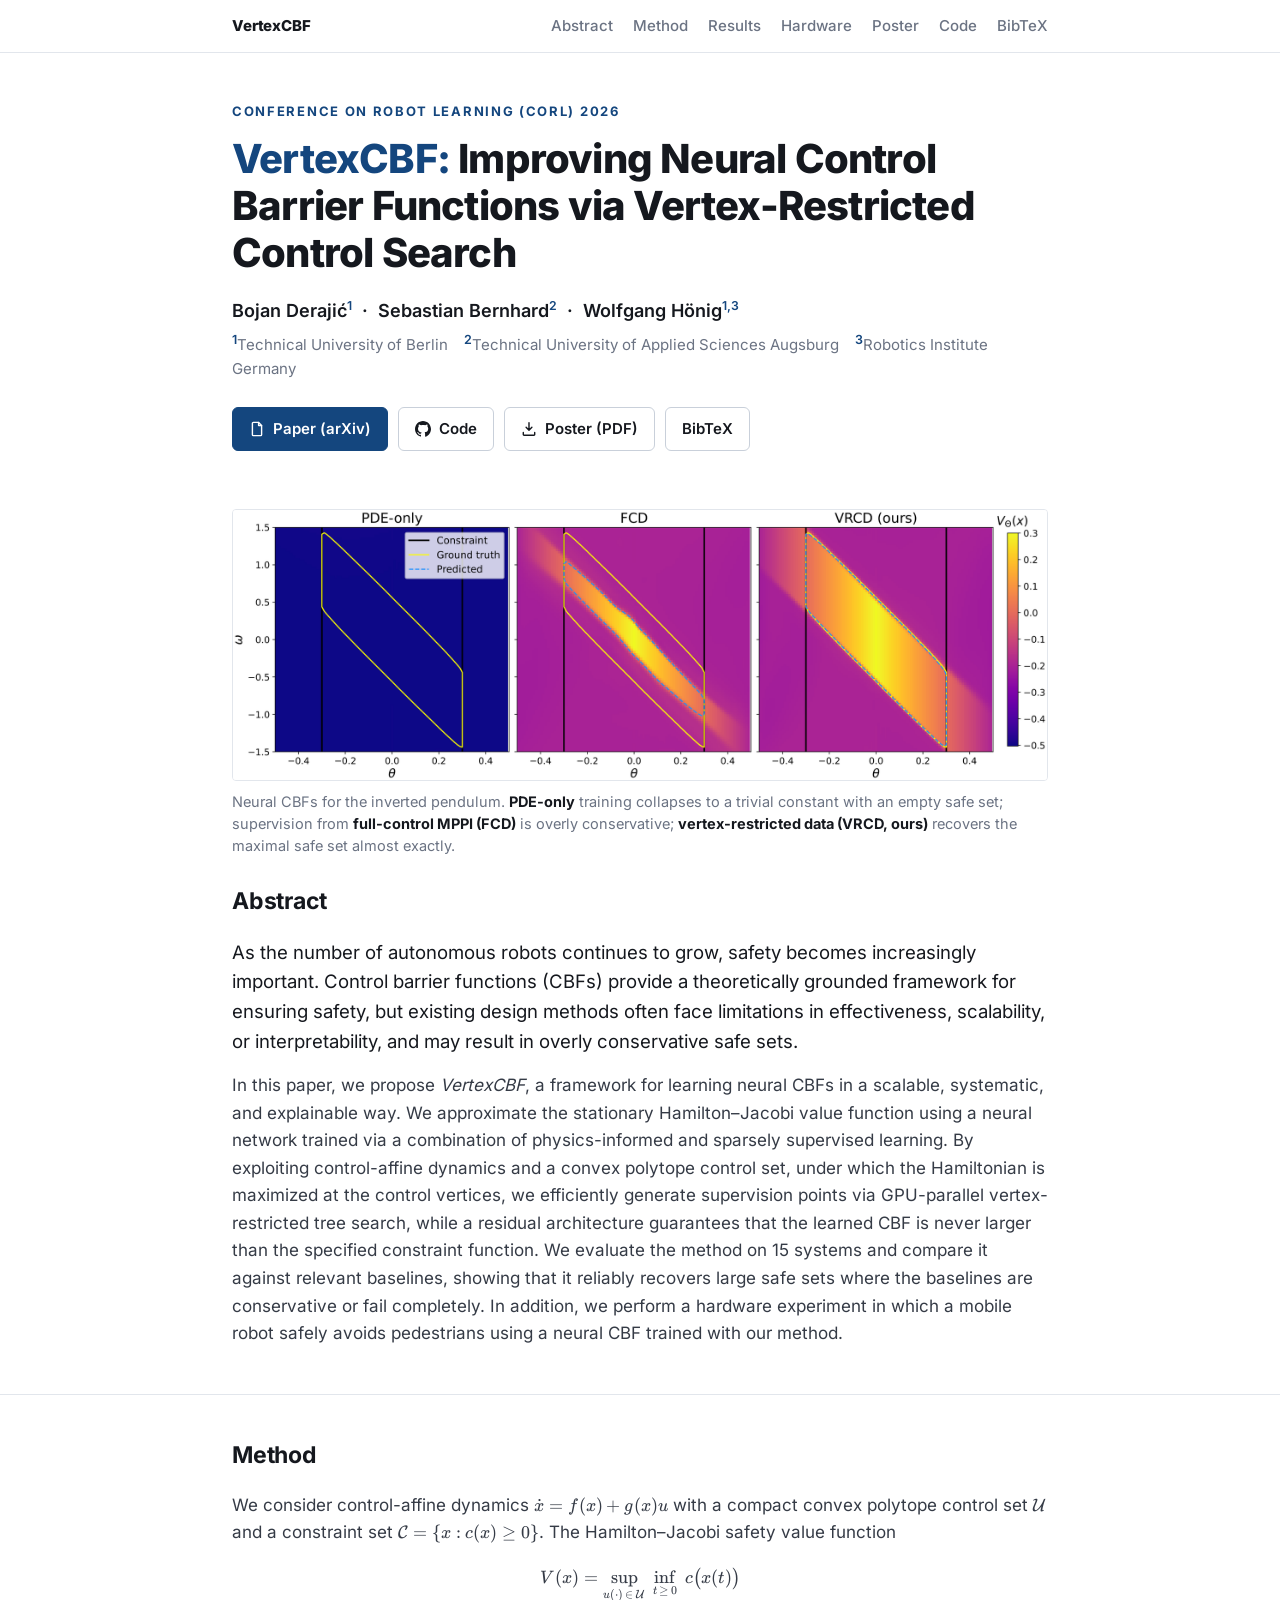
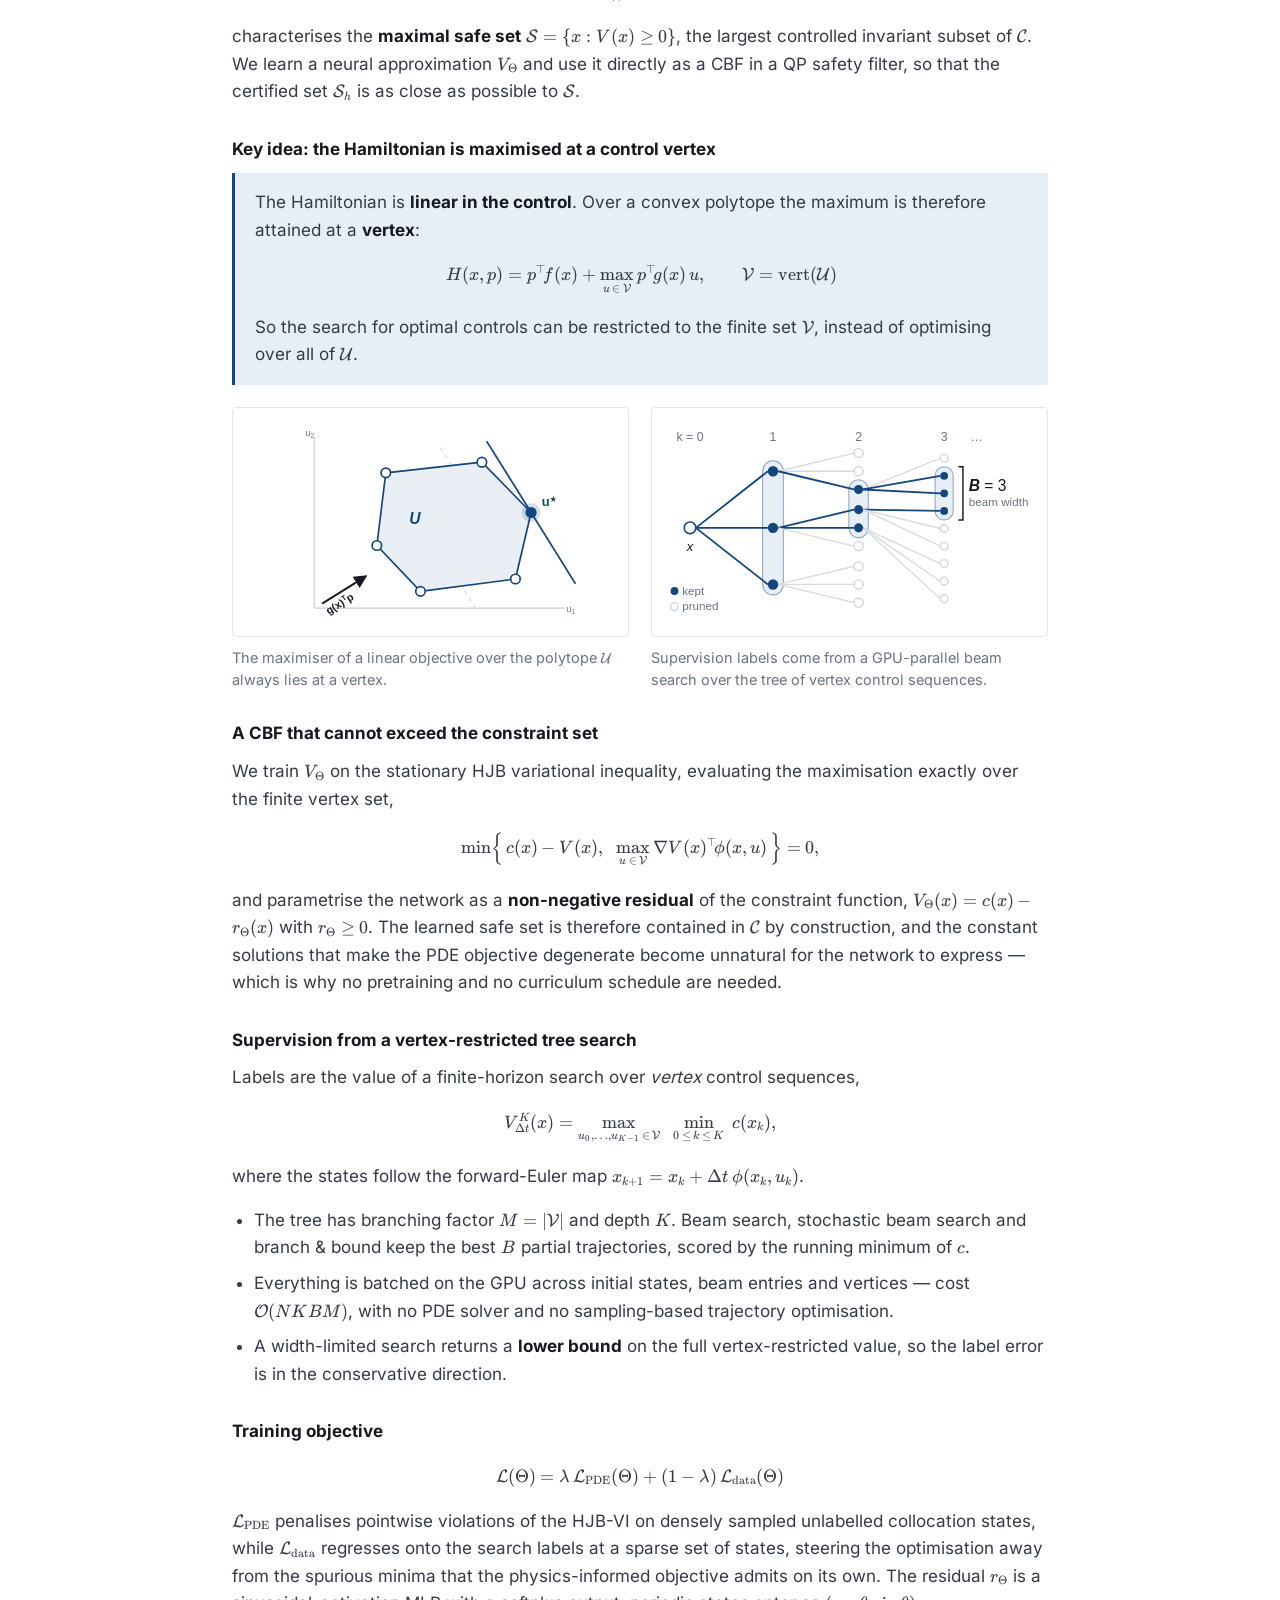
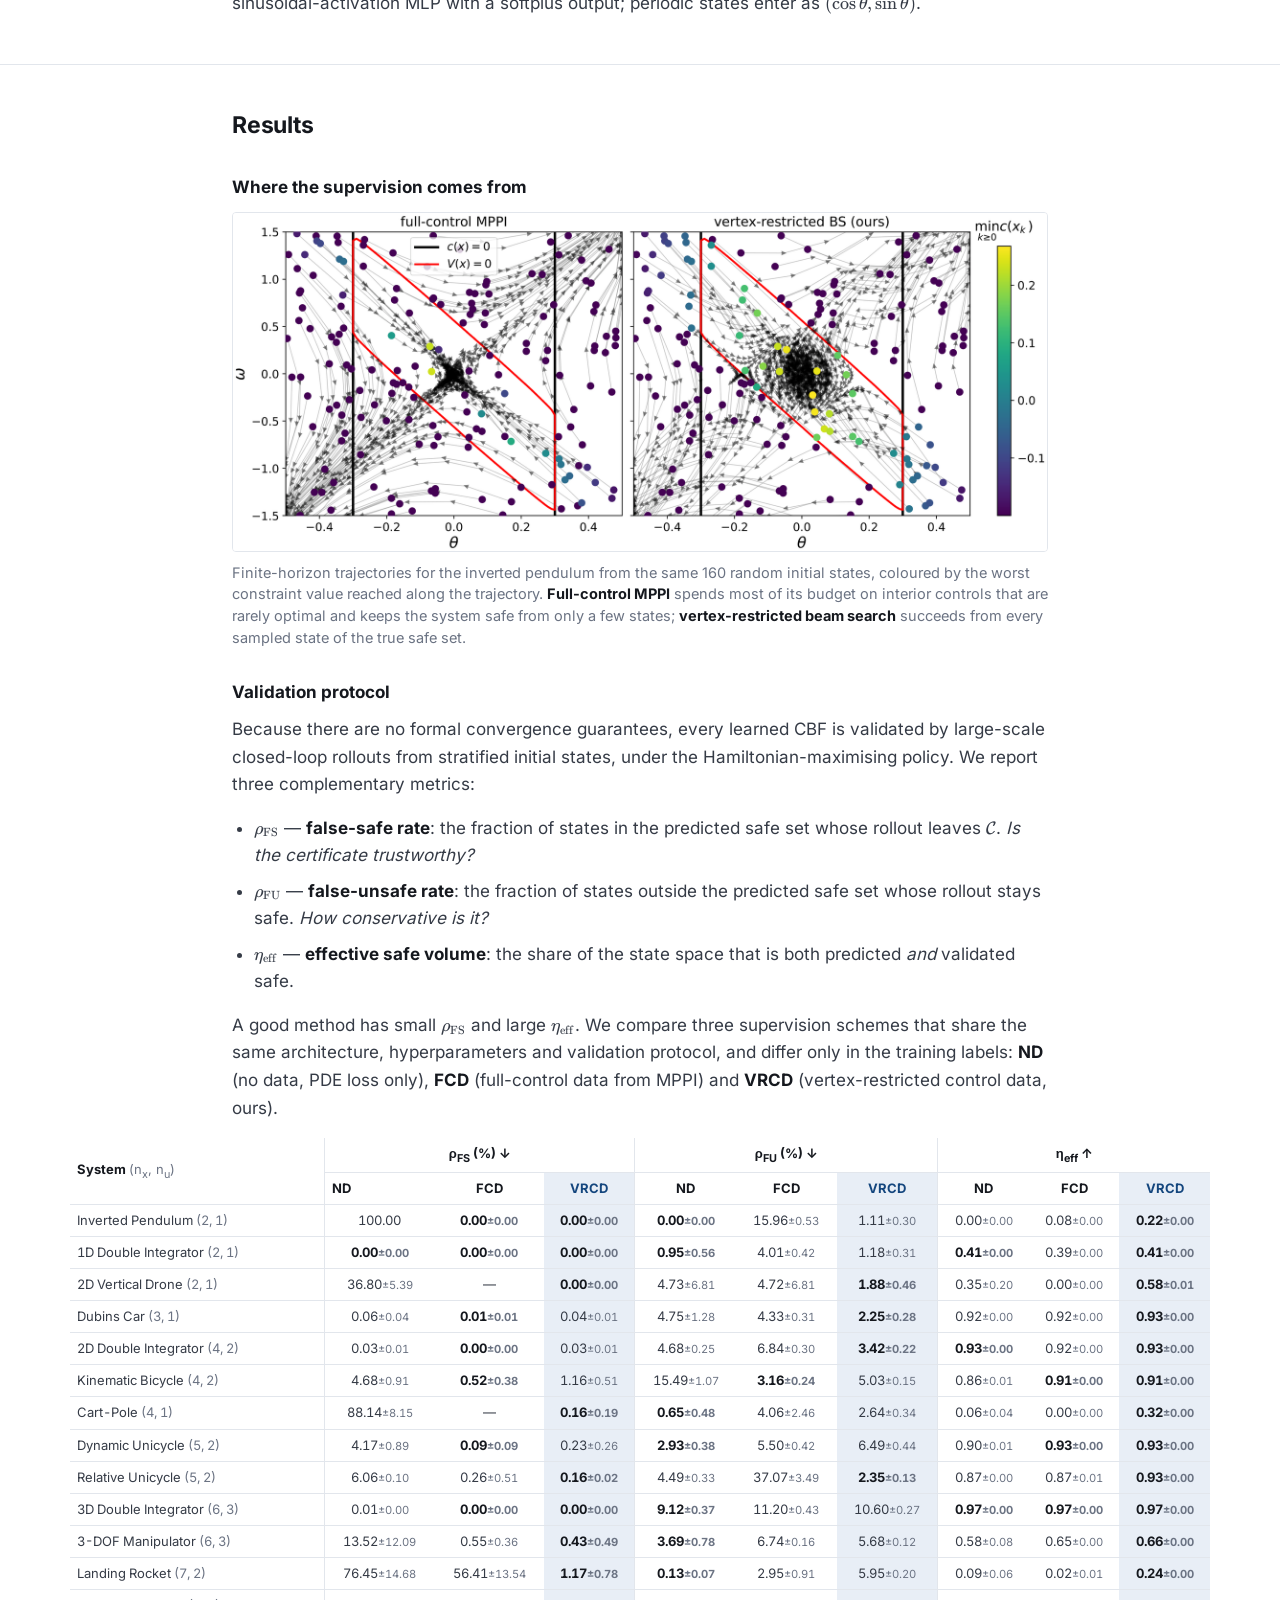
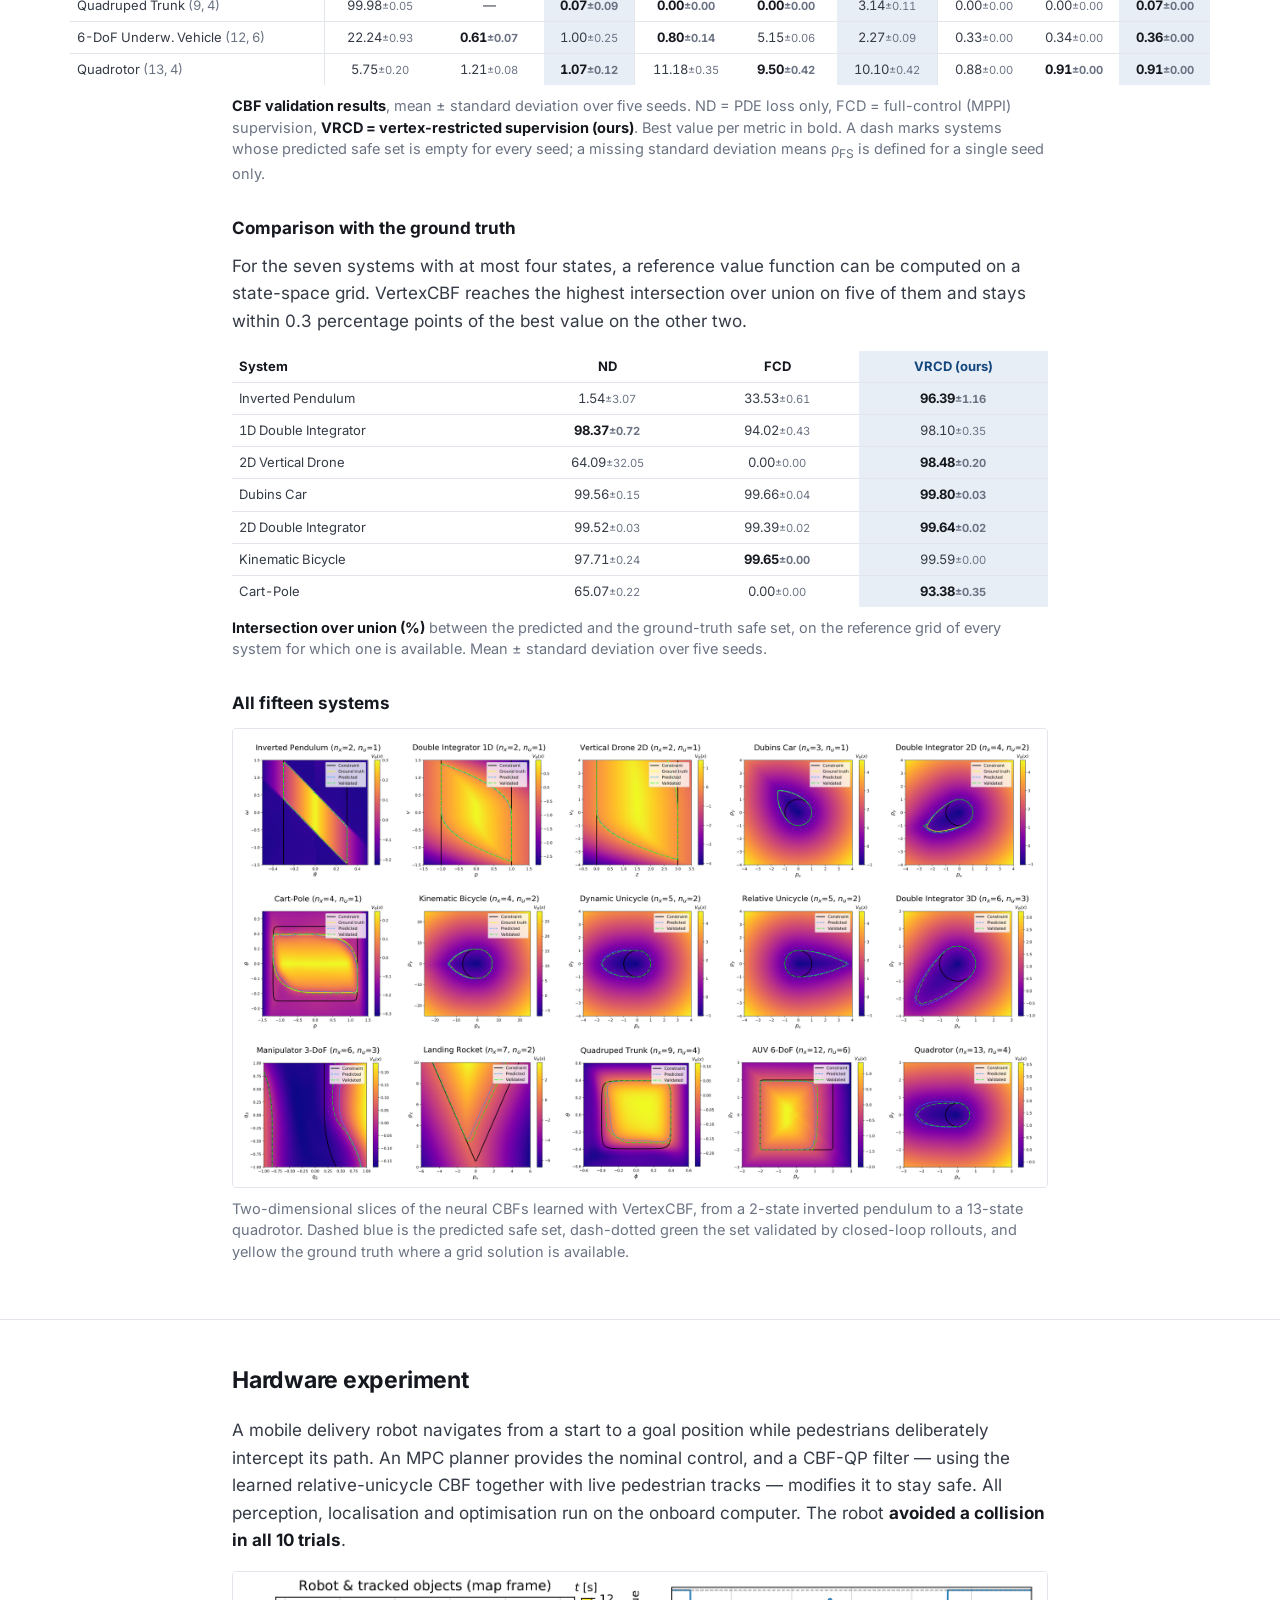
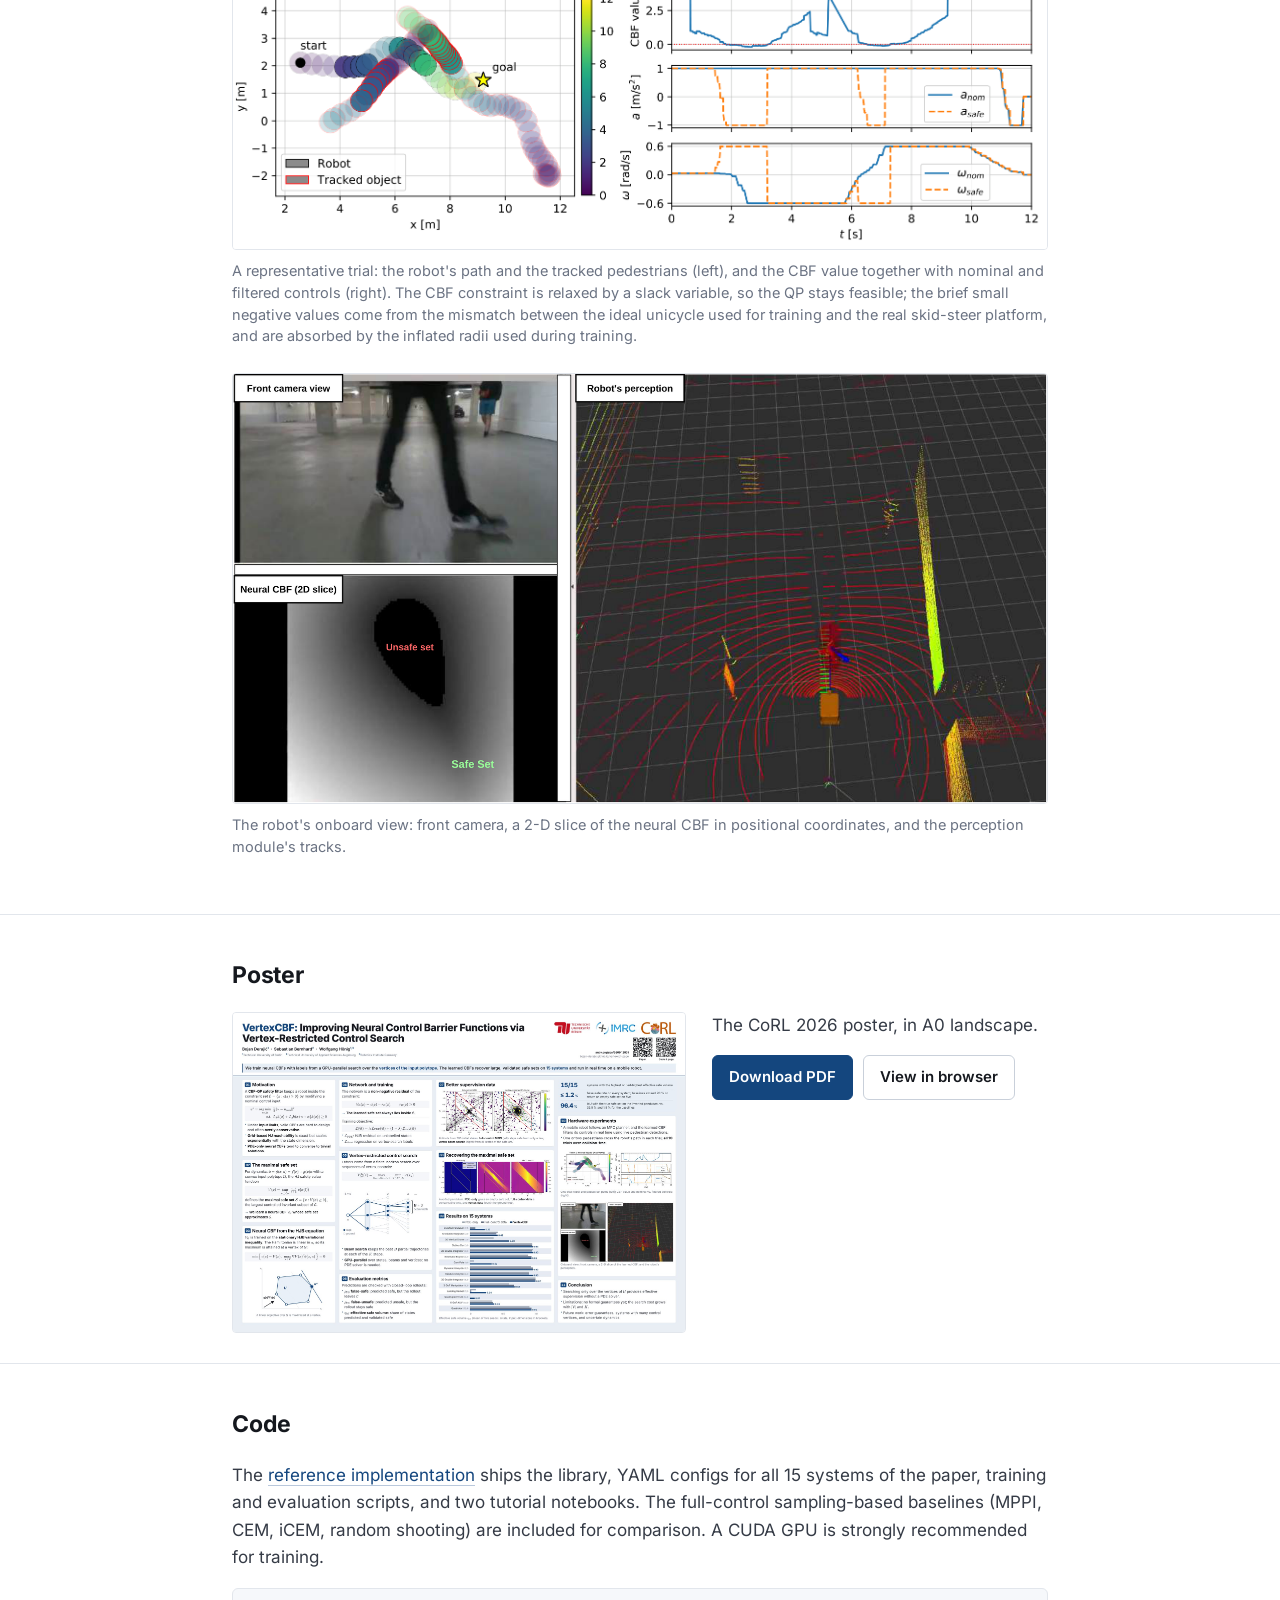
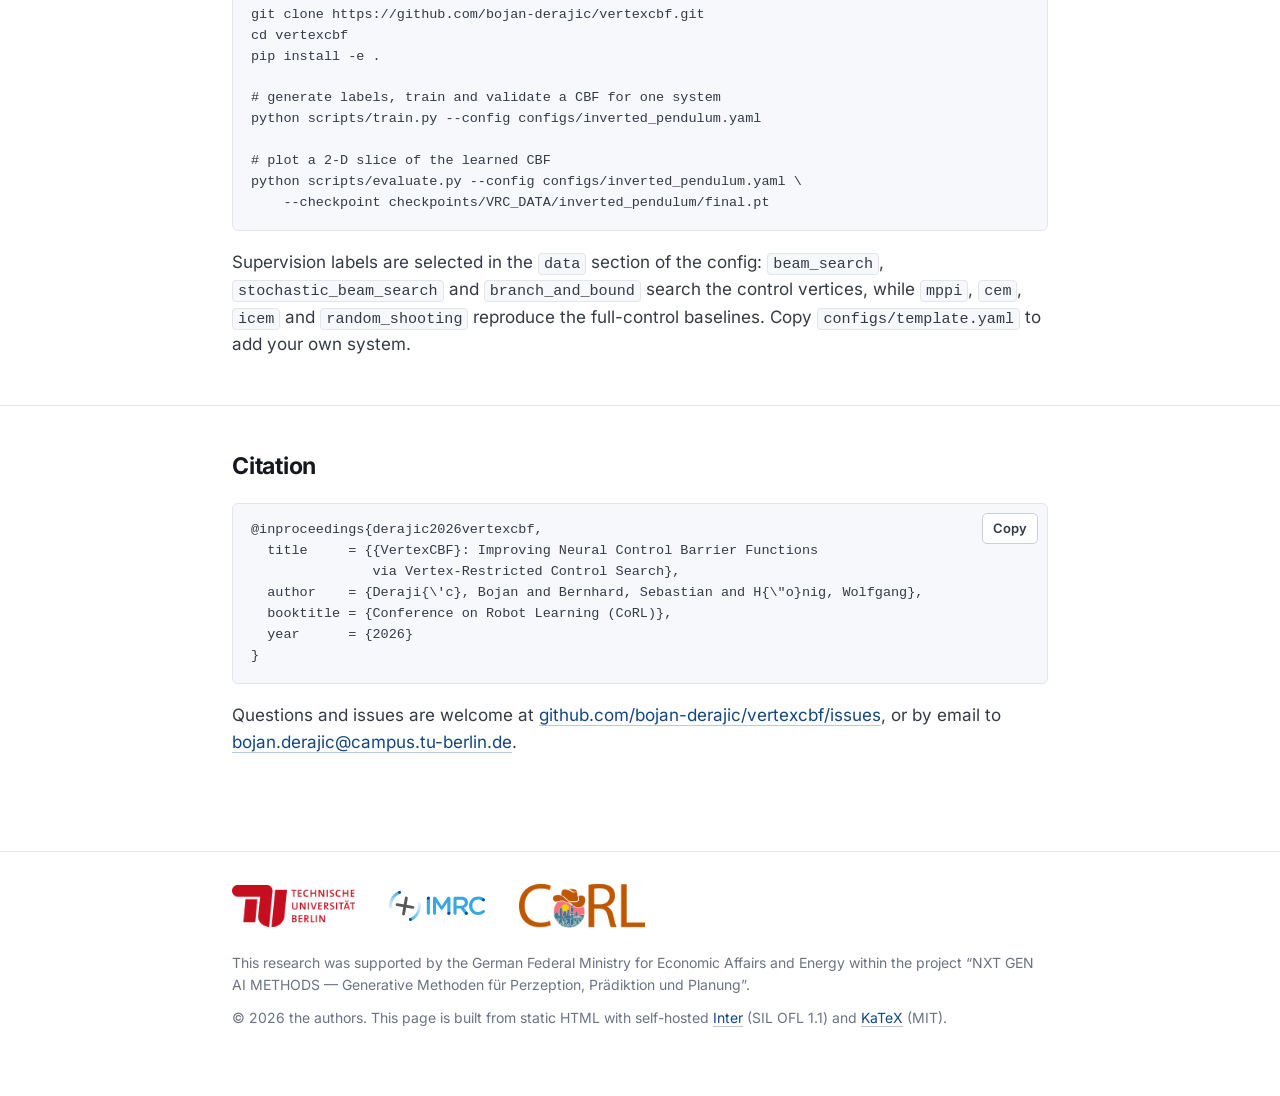
==== index.html @ 9540d9ff "init" ====
<!doctype html>
<html lang="en">
<head>
<meta charset="utf-8">
<meta name="viewport" content="width=device-width, initial-scale=1">
<title>VertexCBF — Improving Neural Control Barrier Functions via Vertex-Restricted Control Search</title>
<meta name="description" content="VertexCBF learns neural control barrier functions that approximate the maximal safe set, using GPU-parallel vertex-restricted tree search for supervision. CoRL 2026.">
<meta property="og:type" content="website">
<meta property="og:title" content="VertexCBF — CoRL 2026">
<meta property="og:description" content="Learning neural control barrier functions via vertex-restricted control search. 15 systems, hardware experiments, code.">
<meta property="og:image" content="https://bojan-derajic.github.io/vertexcbf-page/assets/poster/preview.jpg">
<meta property="og:url" content="https://bojan-derajic.github.io/vertexcbf-page/">
<meta name="twitter:card" content="summary_large_image">
<link rel="canonical" href="https://bojan-derajic.github.io/vertexcbf-page/">
<link rel="icon" href="assets/logo/imrc.svg" type="image/svg+xml">
<link rel="stylesheet" href="assets/katex/katex.min.css">
<link rel="stylesheet" href="assets/css/site.css">
</head>
<body>

<nav class="nav">
  <div class="wrap">
    <a class="brand" href="#top">VertexCBF</a>
    <ul>
      <li><a href="#abstract">Abstract</a></li>
      <li><a href="#method">Method</a></li>
      <li><a href="#results">Results</a></li>
      <li><a href="#hardware">Hardware</a></li>
      <li><a href="#poster">Poster</a></li>
      <li><a href="#code">Code</a></li>
      <li><a href="#cite">BibTeX</a></li>
    </ul>
  </div>
</nav>

<!-- ================================================================ hero -->
<header class="hero" id="top">
  <div class="wrap">
    <p class="kicker">Conference on Robot Learning (CoRL) 2026</p>
    <h1><span class="lead">VertexCBF:</span> Improving Neural Control Barrier Functions
        via Vertex-Restricted Control Search</h1>
    <p class="byline">Bojan Derajić<sup>1</sup> &nbsp;·&nbsp;
       Sebastian Bernhard<sup>2</sup> &nbsp;·&nbsp;
       Wolfgang Hönig<sup>1,3</sup></p>
    <p class="places"><sup>1</sup>Technical University of Berlin &nbsp;&nbsp;
       <sup>2</sup>Technical University of Applied Sciences Augsburg &nbsp;&nbsp;
       <sup>3</sup>Robotics Institute Germany</p>

    <div class="actions">
      <a class="btn primary" href="https://arxiv.org/abs/2609.12831">
        <svg viewBox="0 0 16 16" aria-hidden="true"><path d="M9.6 1.4H4.3a.9.9 0 0 0-.9.9v11.4a.9.9 0 0 0 .9.9h7.4a.9.9 0 0 0 .9-.9V4.6z"/><path d="M9.6 1.4v3.2h3"/></svg>
        Paper (arXiv)</a>
      <a class="btn" href="https://github.com/bojan-derajic/vertexcbf">
        <svg class="solid" viewBox="0 0 16 16" aria-hidden="true"><path d="M8 0C3.6 0 0 3.6 0 8c0 3.5 2.3 6.5 5.5 7.6.4.1.5-.2.5-.4v-1.4c-2.2.5-2.7-1-2.7-1-.4-.9-.9-1.2-.9-1.2-.7-.5.1-.5.1-.5.8.1 1.2.8 1.2.8.7 1.2 1.9.9 2.4.7.1-.5.3-.9.5-1.1-1.8-.2-3.6-.9-3.6-3.9 0-.9.3-1.6.8-2.1-.1-.2-.4-1 .1-2.1 0 0 .7-.2 2.2.8.6-.2 1.3-.3 2-.3s1.4.1 2 .3c1.5-1 2.2-.8 2.2-.8.4 1.1.2 1.9.1 2.1.5.6.8 1.3.8 2.1 0 3-1.8 3.7-3.6 3.9.3.2.5.8.5 1.6v2.2c0 .2.1.5.6.4C13.7 14.5 16 11.5 16 8c0-4.4-3.6-8-8-8z"/></svg>
        Code</a>
      <a class="btn" href="assets/poster/vertexcbf-corl2026-poster.pdf">
        <svg viewBox="0 0 16 16" aria-hidden="true"><path d="M8 1.8v7.4m0 0 2.9-2.9M8 9.2 5.1 6.3"/><path d="M2.3 11.4v2.1a.7.7 0 0 0 .7.7h10a.7.7 0 0 0 .7-.7v-2.1"/></svg>
        Poster (PDF)</a>
      <a class="btn" href="#cite">BibTeX</a>
    </div>
  </div>
</header>

<main>

<!-- ============================================================ abstract -->
<section id="abstract">
  <div class="wrap">
    <figure>
      <a href="assets/img/compare-ip.png"><img src="assets/img/compare-ip.png"
         alt="Learned neural CBFs for the inverted pendulum under three supervision schemes"></a>
      <figcaption>Neural CBFs for the inverted pendulum. <b>PDE-only</b> training collapses to a
        trivial constant with an empty safe set; supervision from <b>full-control MPPI (FCD)</b>
        is overly conservative; <b>vertex-restricted data (VRCD, ours)</b> recovers the maximal
        safe set almost exactly.</figcaption>
    </figure>

    <h2>Abstract</h2>
    <p class="lede">As the number of autonomous robots continues to grow, safety becomes
      increasingly important. Control barrier functions (CBFs) provide a theoretically grounded
      framework for ensuring safety, but existing design methods often face limitations in
      effectiveness, scalability, or interpretability, and may result in overly conservative
      safe sets.</p>
    <p>In this paper, we propose <em>VertexCBF</em>, a framework for learning neural CBFs in a
      scalable, systematic, and explainable way. We approximate the stationary Hamilton–Jacobi
      value function using a neural network trained via a combination of physics-informed and
      sparsely supervised learning. By exploiting control-affine dynamics and a convex polytope
      control set, under which the Hamiltonian is maximized at the control vertices, we
      efficiently generate supervision points via GPU-parallel vertex-restricted tree search,
      while a residual architecture guarantees that the learned CBF is never larger than the
      specified constraint function. We evaluate the method on 15 systems and compare it against
      relevant baselines, showing that it reliably recovers large safe sets where the baselines
      are conservative or fail completely. In addition, we perform a hardware experiment in which
      a mobile robot safely avoids pedestrians using a neural CBF trained with our method.</p>
  </div>
</section>

<!-- ============================================================== method -->
<section id="method">
  <div class="wrap">
    <h2>Method</h2>

    <p>We consider control-affine dynamics \(\dot x = f(x) + g(x)u\) with a compact convex
      polytope control set \(\mathcal U\) and a constraint set
      \(\mathcal C = \{x : c(x) \ge 0\}\). The Hamilton–Jacobi safety value function</p>
    <p>\[ V(x) = \sup_{u(\cdot)\,\in\,\mathcal U}\ \inf_{t\,\ge\,0}\ c\bigl(x(t)\bigr) \]</p>
    <p>characterises the <strong>maximal safe set</strong> \(\mathcal S = \{x : V(x) \ge 0\}\),
      the largest controlled invariant subset of \(\mathcal C\). We learn a neural
      approximation \(V_\Theta\) and use it directly as a CBF in a QP safety filter, so that
      the certified set \(\mathcal S_h\) is as close as possible to \(\mathcal S\).</p>

    <h3>Key idea: the Hamiltonian is maximised at a control vertex</h3>
    <div class="callout">
      <p>The Hamiltonian is <strong>linear in the control</strong>. Over a convex polytope the
        maximum is therefore attained at a <strong>vertex</strong>:</p>
      <p>\[ H(x,p) = p^\top\! f(x) + \max_{u\,\in\,\mathcal V} p^\top\! g(x)\,u,
         \qquad \mathcal V = \operatorname{vert}(\mathcal U) \]</p>
      <p>So the search for optimal controls can be restricted to the finite set \(\mathcal V\),
        instead of optimising over all of \(\mathcal U\).</p>
    </div>

    <div class="two">
      <figure>
        <img src="assets/img/vertex-max.svg" alt="A linear objective over a polytope is maximised at a vertex">
        <figcaption>The maximiser of a linear objective over the polytope \(\mathcal U\) always
          lies at a vertex.</figcaption>
      </figure>
      <figure>
        <img src="assets/img/tree-search.svg" alt="Vertex-restricted beam search over the control tree">
        <figcaption>Supervision labels come from a GPU-parallel beam search over the tree of
          vertex control sequences.</figcaption>
      </figure>
    </div>

    <h3>A CBF that cannot exceed the constraint set</h3>
    <p>We train \(V_\Theta\) on the stationary HJB variational inequality, evaluating the
      maximisation exactly over the finite vertex set,</p>
    <p>\[ \min\Bigl\{\, c(x) - V(x),\ \ \max_{u\,\in\,\mathcal V}
       \nabla V(x)^\top\!\phi(x,u) \,\Bigr\} = 0, \]</p>
    <p>and parametrise the network as a <strong>non-negative residual</strong> of the constraint
      function, \(V_\Theta(x) = c(x) - r_\Theta(x)\) with \(r_\Theta \ge 0\). The learned safe
      set is therefore contained in \(\mathcal C\) by construction, and the constant solutions
      that make the PDE objective degenerate become unnatural for the network to express — which
      is why no pretraining and no curriculum schedule are needed.</p>

    <h3>Supervision from a vertex-restricted tree search</h3>
    <p>Labels are the value of a finite-horizon search over <em>vertex</em> control sequences,</p>
    <p>\[ V^{K}_{\Delta t}(x) = \max_{u_0,\dots,u_{K-1}\,\in\,\mathcal V}\ \
       \min_{0\,\le\,k\,\le\,K}\ c(x_k), \]</p>
    <p>where the states follow the forward-Euler map
      \(x_{k+1} = x_k + \Delta t\,\phi(x_k, u_k)\).</p>
    <ul class="list">
      <li>The tree has branching factor \(M = |\mathcal V|\) and depth \(K\). Beam search,
        stochastic beam search and branch &amp; bound keep the best \(B\) partial trajectories,
        scored by the running minimum of \(c\).</li>
      <li>Everything is batched on the GPU across initial states, beam entries and vertices —
        cost \(\mathcal O(NKBM)\), with no PDE solver and no sampling-based trajectory
        optimisation.</li>
      <li>A width-limited search returns a <strong>lower bound</strong> on the full
        vertex-restricted value, so the label error is in the conservative direction.</li>
    </ul>

    <h3>Training objective</h3>
    <p>\[ \mathcal L(\Theta) = \lambda\,\mathcal L_{\mathrm{PDE}}(\Theta)
       + (1-\lambda)\,\mathcal L_{\mathrm{data}}(\Theta) \]</p>
    <p>\(\mathcal L_{\mathrm{PDE}}\) penalises pointwise violations of the HJB-VI on densely
      sampled unlabelled collocation states, while \(\mathcal L_{\mathrm{data}}\) regresses onto
      the search labels at a sparse set of states, steering the optimisation away from the
      spurious minima that the physics-informed objective admits on its own. The residual
      \(r_\Theta\) is a sinusoidal-activation MLP with a softplus output; periodic states enter
      as \((\cos\theta, \sin\theta)\).</p>
  </div>
</section>

<!-- ============================================================= results -->
<section id="results">
  <div class="wrap">
    <h2>Results</h2>

    <h3>Where the supervision comes from</h3>
    <figure>
      <a href="assets/img/trajectories-ip.png"><img src="assets/img/trajectories-ip.png"
         alt="Finite-horizon trajectories from full-control MPPI and vertex-restricted beam search"></a>
      <figcaption>Finite-horizon trajectories for the inverted pendulum from the same 160 random
        initial states, coloured by the worst constraint value reached along the trajectory.
        <b>Full-control MPPI</b> spends most of its budget on interior controls that are rarely
        optimal and keeps the system safe from only a few states; <b>vertex-restricted beam
        search</b> succeeds from every sampled state of the true safe set.</figcaption>
    </figure>

    <h3>Validation protocol</h3>
    <p>Because there are no formal convergence guarantees, every learned CBF is validated by
      large-scale closed-loop rollouts from stratified initial states, under the
      Hamiltonian-maximising policy. We report three complementary metrics:</p>
    <ul class="list">
      <li>\(\rho_{\mathrm{FS}}\) — <strong>false-safe rate</strong>: the fraction of states in the
        predicted safe set whose rollout leaves \(\mathcal C\). <em>Is the certificate
        trustworthy?</em></li>
      <li>\(\rho_{\mathrm{FU}}\) — <strong>false-unsafe rate</strong>: the fraction of states
        outside the predicted safe set whose rollout stays safe. <em>How conservative is
        it?</em></li>
      <li>\(\eta_{\mathrm{eff}}\) — <strong>effective safe volume</strong>: the share of the state
        space that is both predicted <em>and</em> validated safe.</li>
    </ul>
    <p>A good method has small \(\rho_{\mathrm{FS}}\) and large \(\eta_{\mathrm{eff}}\). We compare
      three supervision schemes that share the same architecture, hyperparameters and validation
      protocol, and differ only in the training labels: <strong>ND</strong> (no data, PDE loss
      only), <strong>FCD</strong> (full-control data from MPPI) and <strong>VRCD</strong>
      (vertex-restricted control data, ours).</p>

    <div class="scroller wide">
    <table>
      <thead>
        <tr><th rowspan="2">System <span class="dim">(n<sub>x</sub>, n<sub>u</sub>)</span></th>
            <th colspan="3" class="group">&rho;<sub>FS</sub> (%) &darr;</th><th colspan="3" class="group">&rho;<sub>FU</sub> (%) &darr;</th><th colspan="3" class="group">&eta;<sub>eff</sub> &uarr;</th></tr>
        <tr><th class="group">ND</th><th>FCD</th><th class="ours">VRCD</th><th class="group">ND</th><th>FCD</th><th class="ours">VRCD</th><th class="group">ND</th><th>FCD</th><th class="ours">VRCD</th></tr>
      </thead>
      <tbody>
      <tr><td>Inverted Pendulum <span class="dim">(2, 1)</span></td><td class="group">100.00</td><td class="best">0.00<span class="sd">±0.00</span></td><td class="ours best">0.00<span class="sd">±0.00</span></td><td class="group best">0.00<span class="sd">±0.00</span></td><td>15.96<span class="sd">±0.53</span></td><td class="ours">1.11<span class="sd">±0.30</span></td><td class="group">0.00<span class="sd">±0.00</span></td><td>0.08<span class="sd">±0.00</span></td><td class="ours best">0.22<span class="sd">±0.00</span></td></tr>
      <tr><td>1D Double Integrator <span class="dim">(2, 1)</span></td><td class="group best">0.00<span class="sd">±0.00</span></td><td class="best">0.00<span class="sd">±0.00</span></td><td class="ours best">0.00<span class="sd">±0.00</span></td><td class="group best">0.95<span class="sd">±0.56</span></td><td>4.01<span class="sd">±0.42</span></td><td class="ours">1.18<span class="sd">±0.31</span></td><td class="group best">0.41<span class="sd">±0.00</span></td><td>0.39<span class="sd">±0.00</span></td><td class="ours best">0.41<span class="sd">±0.00</span></td></tr>
      <tr><td>2D Vertical Drone <span class="dim">(2, 1)</span></td><td class="group">36.80<span class="sd">±5.39</span></td><td>&mdash;</td><td class="ours best">0.00<span class="sd">±0.00</span></td><td class="group">4.73<span class="sd">±6.81</span></td><td>4.72<span class="sd">±6.81</span></td><td class="ours best">1.88<span class="sd">±0.46</span></td><td class="group">0.35<span class="sd">±0.20</span></td><td>0.00<span class="sd">±0.00</span></td><td class="ours best">0.58<span class="sd">±0.01</span></td></tr>
      <tr><td>Dubins Car <span class="dim">(3, 1)</span></td><td class="group">0.06<span class="sd">±0.04</span></td><td class="best">0.01<span class="sd">±0.01</span></td><td class="ours">0.04<span class="sd">±0.01</span></td><td class="group">4.75<span class="sd">±1.28</span></td><td>4.33<span class="sd">±0.31</span></td><td class="ours best">2.25<span class="sd">±0.28</span></td><td class="group">0.92<span class="sd">±0.00</span></td><td>0.92<span class="sd">±0.00</span></td><td class="ours best">0.93<span class="sd">±0.00</span></td></tr>
      <tr><td>2D Double Integrator <span class="dim">(4, 2)</span></td><td class="group">0.03<span class="sd">±0.01</span></td><td class="best">0.00<span class="sd">±0.00</span></td><td class="ours">0.03<span class="sd">±0.01</span></td><td class="group">4.68<span class="sd">±0.25</span></td><td>6.84<span class="sd">±0.30</span></td><td class="ours best">3.42<span class="sd">±0.22</span></td><td class="group best">0.93<span class="sd">±0.00</span></td><td>0.92<span class="sd">±0.00</span></td><td class="ours best">0.93<span class="sd">±0.00</span></td></tr>
      <tr><td>Kinematic Bicycle <span class="dim">(4, 2)</span></td><td class="group">4.68<span class="sd">±0.91</span></td><td class="best">0.52<span class="sd">±0.38</span></td><td class="ours">1.16<span class="sd">±0.51</span></td><td class="group">15.49<span class="sd">±1.07</span></td><td class="best">3.16<span class="sd">±0.24</span></td><td class="ours">5.03<span class="sd">±0.15</span></td><td class="group">0.86<span class="sd">±0.01</span></td><td class="best">0.91<span class="sd">±0.00</span></td><td class="ours best">0.91<span class="sd">±0.00</span></td></tr>
      <tr><td>Cart-Pole <span class="dim">(4, 1)</span></td><td class="group">88.14<span class="sd">±8.15</span></td><td>&mdash;</td><td class="ours best">0.16<span class="sd">±0.19</span></td><td class="group best">0.65<span class="sd">±0.48</span></td><td>4.06<span class="sd">±2.46</span></td><td class="ours">2.64<span class="sd">±0.34</span></td><td class="group">0.06<span class="sd">±0.04</span></td><td>0.00<span class="sd">±0.00</span></td><td class="ours best">0.32<span class="sd">±0.00</span></td></tr>
      <tr><td>Dynamic Unicycle <span class="dim">(5, 2)</span></td><td class="group">4.17<span class="sd">±0.89</span></td><td class="best">0.09<span class="sd">±0.09</span></td><td class="ours">0.23<span class="sd">±0.26</span></td><td class="group best">2.93<span class="sd">±0.38</span></td><td>5.50<span class="sd">±0.42</span></td><td class="ours">6.49<span class="sd">±0.44</span></td><td class="group">0.90<span class="sd">±0.01</span></td><td class="best">0.93<span class="sd">±0.00</span></td><td class="ours best">0.93<span class="sd">±0.00</span></td></tr>
      <tr><td>Relative Unicycle <span class="dim">(5, 2)</span></td><td class="group">6.06<span class="sd">±0.10</span></td><td>0.26<span class="sd">±0.51</span></td><td class="ours best">0.16<span class="sd">±0.02</span></td><td class="group">4.49<span class="sd">±0.33</span></td><td>37.07<span class="sd">±3.49</span></td><td class="ours best">2.35<span class="sd">±0.13</span></td><td class="group">0.87<span class="sd">±0.00</span></td><td>0.87<span class="sd">±0.01</span></td><td class="ours best">0.93<span class="sd">±0.00</span></td></tr>
      <tr><td>3D Double Integrator <span class="dim">(6, 3)</span></td><td class="group">0.01<span class="sd">±0.00</span></td><td class="best">0.00<span class="sd">±0.00</span></td><td class="ours best">0.00<span class="sd">±0.00</span></td><td class="group best">9.12<span class="sd">±0.37</span></td><td>11.20<span class="sd">±0.43</span></td><td class="ours">10.60<span class="sd">±0.27</span></td><td class="group best">0.97<span class="sd">±0.00</span></td><td class="best">0.97<span class="sd">±0.00</span></td><td class="ours best">0.97<span class="sd">±0.00</span></td></tr>
      <tr><td>3-DOF Manipulator <span class="dim">(6, 3)</span></td><td class="group">13.52<span class="sd">±12.09</span></td><td>0.55<span class="sd">±0.36</span></td><td class="ours best">0.43<span class="sd">±0.49</span></td><td class="group best">3.69<span class="sd">±0.78</span></td><td>6.74<span class="sd">±0.16</span></td><td class="ours">5.68<span class="sd">±0.12</span></td><td class="group">0.58<span class="sd">±0.08</span></td><td>0.65<span class="sd">±0.00</span></td><td class="ours best">0.66<span class="sd">±0.00</span></td></tr>
      <tr><td>Landing Rocket <span class="dim">(7, 2)</span></td><td class="group">76.45<span class="sd">±14.68</span></td><td>56.41<span class="sd">±13.54</span></td><td class="ours best">1.17<span class="sd">±0.78</span></td><td class="group best">0.13<span class="sd">±0.07</span></td><td>2.95<span class="sd">±0.91</span></td><td class="ours">5.95<span class="sd">±0.20</span></td><td class="group">0.09<span class="sd">±0.06</span></td><td>0.02<span class="sd">±0.01</span></td><td class="ours best">0.24<span class="sd">±0.00</span></td></tr>
      <tr><td>Quadruped Trunk <span class="dim">(9, 4)</span></td><td class="group">99.98<span class="sd">±0.05</span></td><td>&mdash;</td><td class="ours best">0.07<span class="sd">±0.09</span></td><td class="group best">0.00<span class="sd">±0.00</span></td><td class="best">0.00<span class="sd">±0.00</span></td><td class="ours">3.14<span class="sd">±0.11</span></td><td class="group">0.00<span class="sd">±0.00</span></td><td>0.00<span class="sd">±0.00</span></td><td class="ours best">0.07<span class="sd">±0.00</span></td></tr>
      <tr><td>6-DoF Underw. Vehicle <span class="dim">(12, 6)</span></td><td class="group">22.24<span class="sd">±0.93</span></td><td class="best">0.61<span class="sd">±0.07</span></td><td class="ours">1.00<span class="sd">±0.25</span></td><td class="group best">0.80<span class="sd">±0.14</span></td><td>5.15<span class="sd">±0.06</span></td><td class="ours">2.27<span class="sd">±0.09</span></td><td class="group">0.33<span class="sd">±0.00</span></td><td>0.34<span class="sd">±0.00</span></td><td class="ours best">0.36<span class="sd">±0.00</span></td></tr>
      <tr><td>Quadrotor <span class="dim">(13, 4)</span></td><td class="group">5.75<span class="sd">±0.20</span></td><td>1.21<span class="sd">±0.08</span></td><td class="ours best">1.07<span class="sd">±0.12</span></td><td class="group">11.18<span class="sd">±0.35</span></td><td class="best">9.50<span class="sd">±0.42</span></td><td class="ours">10.10<span class="sd">±0.42</span></td><td class="group">0.88<span class="sd">±0.00</span></td><td class="best">0.91<span class="sd">±0.00</span></td><td class="ours best">0.91<span class="sd">±0.00</span></td></tr>
      </tbody>    </table>
    </div>
    <p class="tnote"><b>CBF validation results</b>, mean ± standard deviation over five seeds.
        ND = PDE loss only, FCD = full-control (MPPI) supervision, <b>VRCD = vertex-restricted
        supervision (ours)</b>. Best value per metric in bold. A dash marks systems whose
        predicted safe set is empty for every seed; a missing standard deviation means
        &rho;<sub>FS</sub> is defined for a single seed only.</p>

    <h3>Comparison with the ground truth</h3>
    <p>For the seven systems with at most four states, a reference value function can be computed
      on a state-space grid. VertexCBF reaches the highest intersection over union on five of
      them and stays within 0.3 percentage points of the best value on the other two.</p>

    <div class="scroller">
    <table>
      <thead>
        <tr><th>System</th><th>ND</th><th>FCD</th><th class="ours">VRCD (ours)</th></tr>
      </thead>
      <tbody>
      <tr><td>Inverted Pendulum</td><td>1.54<span class="sd">±3.07</span></td><td>33.53<span class="sd">±0.61</span></td><td class="ours best">96.39<span class="sd">±1.16</span></td></tr>
      <tr><td>1D Double Integrator</td><td class="best">98.37<span class="sd">±0.72</span></td><td>94.02<span class="sd">±0.43</span></td><td class="ours">98.10<span class="sd">±0.35</span></td></tr>
      <tr><td>2D Vertical Drone</td><td>64.09<span class="sd">±32.05</span></td><td>0.00<span class="sd">±0.00</span></td><td class="ours best">98.48<span class="sd">±0.20</span></td></tr>
      <tr><td>Dubins Car</td><td>99.56<span class="sd">±0.15</span></td><td>99.66<span class="sd">±0.04</span></td><td class="ours best">99.80<span class="sd">±0.03</span></td></tr>
      <tr><td>2D Double Integrator</td><td>99.52<span class="sd">±0.03</span></td><td>99.39<span class="sd">±0.02</span></td><td class="ours best">99.64<span class="sd">±0.02</span></td></tr>
      <tr><td>Kinematic Bicycle</td><td>97.71<span class="sd">±0.24</span></td><td class="best">99.65<span class="sd">±0.00</span></td><td class="ours">99.59<span class="sd">±0.00</span></td></tr>
      <tr><td>Cart-Pole</td><td>65.07<span class="sd">±0.22</span></td><td>0.00<span class="sd">±0.00</span></td><td class="ours best">93.38<span class="sd">±0.35</span></td></tr>
      </tbody>    </table>
    </div>
    <p class="tnote"><b>Intersection over union (%)</b> between the predicted and the ground-truth safe
        set, on the reference grid of every system for which one is available. Mean ± standard
        deviation over five seeds.</p>

    <h3>All fifteen systems</h3>
    <figure>
      <a href="assets/img/systems-grid.png"><img src="assets/img/systems-grid.png"
         alt="Two-dimensional slices of the learned neural CBF for all fifteen systems"></a>
      <figcaption>Two-dimensional slices of the neural CBFs learned with VertexCBF, from a 2-state
        inverted pendulum to a 13-state quadrotor. Dashed blue is the predicted safe set, dash-dotted
        green the set validated by closed-loop rollouts, and yellow the ground truth where a grid
        solution is available.</figcaption>
    </figure>
  </div>
</section>

<!-- ============================================================ hardware -->
<section id="hardware">
  <div class="wrap">
    <h2>Hardware experiment</h2>
    <p>A mobile delivery robot navigates from a start to a goal position while pedestrians
      deliberately intercept its path. An MPC planner provides the nominal control, and a CBF-QP
      filter — using the learned relative-unicycle CBF together with live pedestrian tracks —
      modifies it to stay safe. All perception, localisation and optimisation run on the onboard
      computer. The robot <strong>avoided a collision in all 10 trials</strong>.</p>

    <figure>
      <a href="assets/img/hardware-plots.png"><img src="assets/img/hardware-plots.png"
         alt="Robot and tracked pedestrians, CBF value and control signals"></a>
      <figcaption>A representative trial: the robot's path and the tracked pedestrians (left),
        and the CBF value together with nominal and filtered controls (right). The CBF constraint
        is relaxed by a slack variable, so the QP stays feasible; the brief small negative values
        come from the mismatch between the ideal unicycle used for training and the real
        skid-steer platform, and are absorbed by the inflated radii used during training.</figcaption>
    </figure>

    <figure>
      <a href="assets/img/hardware-screen.png"><img src="assets/img/hardware-screen.png"
         alt="Screenshot from the robot's onboard computer"></a>
      <figcaption>The robot's onboard view: front camera, a 2-D slice of the neural CBF in
        positional coordinates, and the perception module's tracks.</figcaption>
    </figure>
  </div>
</section>

<!-- ============================================================== poster -->
<section id="poster">
  <div class="wrap">
    <h2>Poster</h2>
    <div class="poster-card">
      <figure>
        <a href="assets/poster/vertexcbf-corl2026-poster.pdf"><img src="assets/poster/preview.jpg"
           alt="VertexCBF conference poster"></a>
      </figure>
      <div>
        <p>The CoRL 2026 poster, in A0 landscape.</p>
        <div class="actions">
          <a class="btn primary" href="assets/poster/vertexcbf-corl2026-poster.pdf">Download PDF</a>
          <a class="btn" href="poster/poster.html">View in browser</a>
        </div>
      </div>
    </div>
  </div>
</section>

<!-- ================================================================ code -->
<section id="code">
  <div class="wrap">
    <h2>Code</h2>
    <p>The <a href="https://github.com/bojan-derajic/vertexcbf">reference implementation</a> ships
      the library, YAML configs for all 15 systems of the paper, training and evaluation scripts,
      and two tutorial notebooks. The full-control sampling-based baselines (MPPI, CEM, iCEM,
      random shooting) are included for comparison. A CUDA GPU is strongly recommended for
      training.</p>

<pre><code>git clone https://github.com/bojan-derajic/vertexcbf.git
cd vertexcbf
pip install -e .

# generate labels, train and validate a CBF for one system
python scripts/train.py --config configs/inverted_pendulum.yaml

# plot a 2-D slice of the learned CBF
python scripts/evaluate.py --config configs/inverted_pendulum.yaml \
    --checkpoint checkpoints/VRC_DATA/inverted_pendulum/final.pt</code></pre>

    <p>Supervision labels are selected in the <code>data</code> section of the config:
      <code>beam_search</code>, <code>stochastic_beam_search</code> and
      <code>branch_and_bound</code> search the control vertices, while <code>mppi</code>,
      <code>cem</code>, <code>icem</code> and <code>random_shooting</code> reproduce the
      full-control baselines. Copy <code>configs/template.yaml</code> to add your own system.</p>
  </div>
</section>

<!-- ================================================================ cite -->
<section id="cite">
  <div class="wrap">
    <h2>Citation</h2>
    <div class="cite">
      <button type="button" id="copy-bib">Copy</button>
<pre id="bibtex"><code>@inproceedings{derajic2026vertexcbf,
  title     = {{VertexCBF}: Improving Neural Control Barrier Functions
               via Vertex-Restricted Control Search},
  author    = {Deraji{\'c}, Bojan and Bernhard, Sebastian and H{\"o}nig, Wolfgang},
  booktitle = {Conference on Robot Learning (CoRL)},
  year      = {2026}
}</code></pre>
    </div>
    <p>Questions and issues are welcome at
      <a href="https://github.com/bojan-derajic/vertexcbf/issues">github.com/bojan-derajic/vertexcbf/issues</a>,
      or by email to <a href="mailto:bojan.derajic@campus.tu-berlin.de">bojan.derajic@campus.tu-berlin.de</a>.</p>
  </div>
</section>

</main>

<footer>
  <div class="wrap">
    <div class="badges">
      <img class="l-tub"  src="assets/logo/tu-berlin.png" alt="Technische Universität Berlin">
      <img class="l-imrc" src="assets/logo/imrc.svg"      alt="IMRC Lab">
      <img class="l-corl" src="assets/logo/corl.png"      alt="CoRL 2026">
    </div>
    <p>This research was supported by the German Federal Ministry for Economic Affairs and Energy
       within the project “NXT GEN AI METHODS — Generative Methoden für Perzeption, Prädiktion und
       Planung”.</p>
    <p>© 2026 the authors. This page is built from static HTML with self-hosted
       <a href="https://rsms.me/inter/">Inter</a> (SIL OFL 1.1) and
       <a href="https://katex.org">KaTeX</a> (MIT).</p>
  </div>
</footer>

<script src="assets/katex/katex.min.js"></script>
<script src="assets/katex/auto-render.min.js"></script>
<script>
  renderMathInElement(document.body, {
    delimiters: [
      {left: "\\[", right: "\\]", display: true},
      {left: "\\(", right: "\\)", display: false}
    ],
    throwOnError: false
  });
  document.documentElement.dataset.mathReady = "1";

  document.getElementById("copy-bib").addEventListener("click", function () {
    var btn = this;
    navigator.clipboard.writeText(document.getElementById("bibtex").innerText).then(function () {
      btn.textContent = "Copied";
      setTimeout(function () { btn.textContent = "Copy"; }, 1600);
    });
  });
</script>
</body>
</html>
---- assets/css/site.css ----
/* ===========================================================================
   VertexCBF — project page.  Deliberately plain: one column, one accent
   colour, no animation.  Vendored Inter + KaTeX, so no third-party requests.
   =========================================================================== */

@import url('../fonts/inter.css');

:root {
  color-scheme: light;

  --ink:      #15181E;
  --body:     #353B46;
  --muted:    #6B7383;
  --rule:     #E2E6EC;
  --rule-str: #C9D0DA;
  --surface:  #F6F8FB;
  --accent:   #14467E;
  --accent-h: #0E3561;
  --accent-s: #E8EEF6;

  --measure:  54rem;
}

* { box-sizing: border-box; }

html { scroll-behavior: auto; }

body {
  margin: 0;
  background: #fff;
  color: var(--body);
  font-family: 'Inter', 'Liberation Sans', system-ui, -apple-system, sans-serif;
  font-size: 17px;
  line-height: 1.62;
  -webkit-font-smoothing: antialiased;
}

.wrap {
  max-width: var(--measure);
  margin: 0 auto;
  padding: 0 24px;
}

a { color: var(--accent); text-decoration: none; border-bottom: 1px solid #B9C8DC; }
a:hover { color: var(--accent-h); border-bottom-color: var(--accent-h); }

/* ------------------------------------------------------------------- nav */

.nav {
  position: sticky;
  top: 0;
  z-index: 10;
  background: rgba(255, 255, 255, 0.95);
  border-bottom: 1px solid var(--rule);
  backdrop-filter: saturate(180%) blur(6px);
}
.nav .wrap {
  display: flex;
  align-items: center;
  justify-content: space-between;
  gap: 16px;
  min-height: 52px;
  flex-wrap: wrap;
}
.nav .brand {
  font-weight: 800;
  color: var(--ink);
  border: 0;
  letter-spacing: -0.01em;
}
.nav ul { display: flex; flex-wrap: wrap; gap: 20px; margin: 0; padding: 0; list-style: none; }
.nav a {
  border: 0;
  color: var(--muted);
  font-size: 15px;
  font-weight: 500;
  padding: 6px 0;
}
.nav a:hover { color: var(--accent); }

/* ----------------------------------------------------------------- hero */

.hero { padding: 48px 0 8px; }

.kicker {
  margin: 0 0 14px;
  font-size: 13px;
  font-weight: 700;
  letter-spacing: 0.13em;
  text-transform: uppercase;
  color: var(--accent);
}

h1 {
  margin: 0 0 20px;
  font-size: clamp(28px, 4.6vw, 40px);
  line-height: 1.17;
  font-weight: 800;
  letter-spacing: -0.02em;
  color: var(--ink);
}
h1 .lead { color: var(--accent); }

.byline { margin: 0 0 4px; font-size: 18px; font-weight: 600; color: var(--ink); }
.byline sup { color: var(--accent); font-size: 0.68em; font-weight: 600; }
.byline a { border: 0; color: inherit; }
.byline a:hover { color: var(--accent); }

.places { margin: 0 0 26px; font-size: 15px; color: var(--muted); }
.places sup { color: var(--accent); font-weight: 600; }

/* ------------------------------------------------------------- buttons */

.actions { display: flex; flex-wrap: wrap; gap: 10px; margin: 0 0 8px; }
.btn {
  display: inline-flex;
  align-items: center;
  gap: 8px;
  border: 1px solid var(--rule-str);
  border-radius: 6px;
  padding: 9px 16px;
  font-size: 15px;
  font-weight: 600;
  color: var(--ink);
  background: #fff;
}
.btn:hover { border-color: var(--accent); color: var(--accent); background: var(--accent-s); }
.btn.primary { background: var(--accent); border-color: var(--accent); color: #fff; }
.btn.primary:hover { background: var(--accent-h); border-color: var(--accent-h); color: #fff; }
.btn svg {
  width: 16px; height: 16px; flex: none;
  fill: none; stroke: currentColor; stroke-width: 1.4;
  stroke-linecap: round; stroke-linejoin: round;
}
.btn svg.solid { fill: currentColor; stroke: none; }

/* --------------------------------------------------------------- blocks */

section { padding: 42px 0 30px; scroll-margin-top: 58px; }
section + section { border-top: 1px solid var(--rule); }

h2 {
  margin: 0 0 18px;
  font-size: 23px;
  font-weight: 700;
  letter-spacing: -0.01em;
  color: var(--ink);
}
h3 {
  margin: 30px 0 10px;
  font-size: 17px;
  font-weight: 700;
  color: var(--ink);
}
p { margin: 0 0 16px; }

ul.list { margin: 0 0 16px; padding-left: 22px; }
ul.list li { margin-bottom: 8px; }

strong { color: var(--ink); font-weight: 650; }

.lede { font-size: 18.5px; line-height: 1.6; color: var(--ink); }

.callout {
  background: var(--accent-s);
  border-left: 3px solid var(--accent);
  padding: 16px 20px;
  margin: 0 0 22px;
}
.callout p:last-child { margin-bottom: 0; }

/* -------------------------------------------------------------- figures */

figure { margin: 0 0 26px; }
figure img { width: 100%; display: block; border: 1px solid var(--rule); border-radius: 4px; }
figure a { border: 0; display: block; }
figcaption { margin-top: 10px; font-size: 14.5px; line-height: 1.5; color: var(--muted); }
figcaption b { color: var(--ink); font-weight: 650; }

.two { display: grid; grid-template-columns: 1fr 1fr; gap: 22px; }
.two figure { margin-bottom: 0; }
/* the two schematics have different aspects; box them to a common height */
.two figure img { height: 230px; object-fit: contain; padding: 10px 12px; }

/* --------------------------------------------------------------- tables */

.scroller { overflow-x: auto; margin: 0 0 12px; -webkit-overflow-scrolling: touch; }
/* the nine-column results table needs more room than the reading measure */
.scroller.wide {
  width: min(1140px, calc(100vw - 40px));
  margin-left: 50%;
  transform: translateX(-50%);
}


table { border-collapse: collapse; width: 100%; font-size: 13px; }
.tnote {
  margin: -2px 0 20px;
  font-size: 14.5px;
  line-height: 1.5;
  color: var(--muted);
}
.tnote b { color: var(--ink); font-weight: 650; }
th, td { padding: 5px 7px; text-align: center; white-space: nowrap; }
thead th { font-weight: 650; color: var(--ink); }
thead tr:first-child th { border-bottom: 1px solid var(--rule); }
tbody tr { border-top: 1px solid var(--rule); }
tbody td:first-child, th:first-child { text-align: left; }
td { font-variant-numeric: tabular-nums; }
td.best { font-weight: 700; color: var(--ink); }
td .sd { color: var(--muted); font-size: 0.86em; }
.group { border-left: 1px solid var(--rule); }
th .dim { font-weight: 400; color: var(--muted); }
td .dim { color: var(--muted); }
.ours { background: var(--accent-s); }
thead th.ours { color: var(--accent); }

/* ----------------------------------------------------------------- code */

pre, code { font-family: ui-monospace, 'Liberation Mono', Menlo, Consolas, monospace; }
pre {
  background: var(--surface);
  border: 1px solid var(--rule);
  border-radius: 6px;
  padding: 16px 18px;
  overflow-x: auto;
  font-size: 13.5px;
  line-height: 1.55;
  margin: 0 0 18px;
}
p code, li code, td code {
  background: var(--surface);
  border: 1px solid var(--rule);
  border-radius: 4px;
  padding: 1px 5px;
  font-size: 0.89em;
}

.cite { position: relative; }
.cite button {
  position: absolute;
  top: 10px;
  right: 10px;
  border: 1px solid var(--rule-str);
  border-radius: 5px;
  background: #fff;
  color: var(--body);
  font: inherit;
  font-size: 13px;
  font-weight: 600;
  padding: 4px 10px;
  cursor: pointer;
}
.cite button:hover { border-color: var(--accent); color: var(--accent); }

/* ---------------------------------------------------------- poster card */

.poster-card { display: grid; grid-template-columns: 1.35fr 1fr; gap: 26px; align-items: start; }
.poster-card figure { margin: 0; }

/* --------------------------------------------------------------- footer */

footer { border-top: 1px solid var(--rule); margin-top: 48px; padding: 32px 0 56px; }
.badges { display: flex; align-items: center; flex-wrap: wrap; gap: 34px; margin-bottom: 24px; }
.badges img { display: block; }
.badges .l-tub  { height: 42px; }
.badges .l-imrc { height: 30px; }
.badges .l-corl { height: 44px; }
footer p { font-size: 14px; color: var(--muted); margin-bottom: 10px; }

/* ------------------------------------------------------------------ math */

.katex { font-size: 1.03em; }
.katex-display { margin: 18px 0; overflow-x: auto; overflow-y: hidden; padding: 2px 0; }

/* ----------------------------------------------------------------- small */

@media (max-width: 680px) {
  body { font-size: 16px; }
  .two, .poster-card { grid-template-columns: 1fr; }
  .nav ul { gap: 14px; }
  .nav a { font-size: 14px; }
  section { padding: 32px 0 4px; }
}
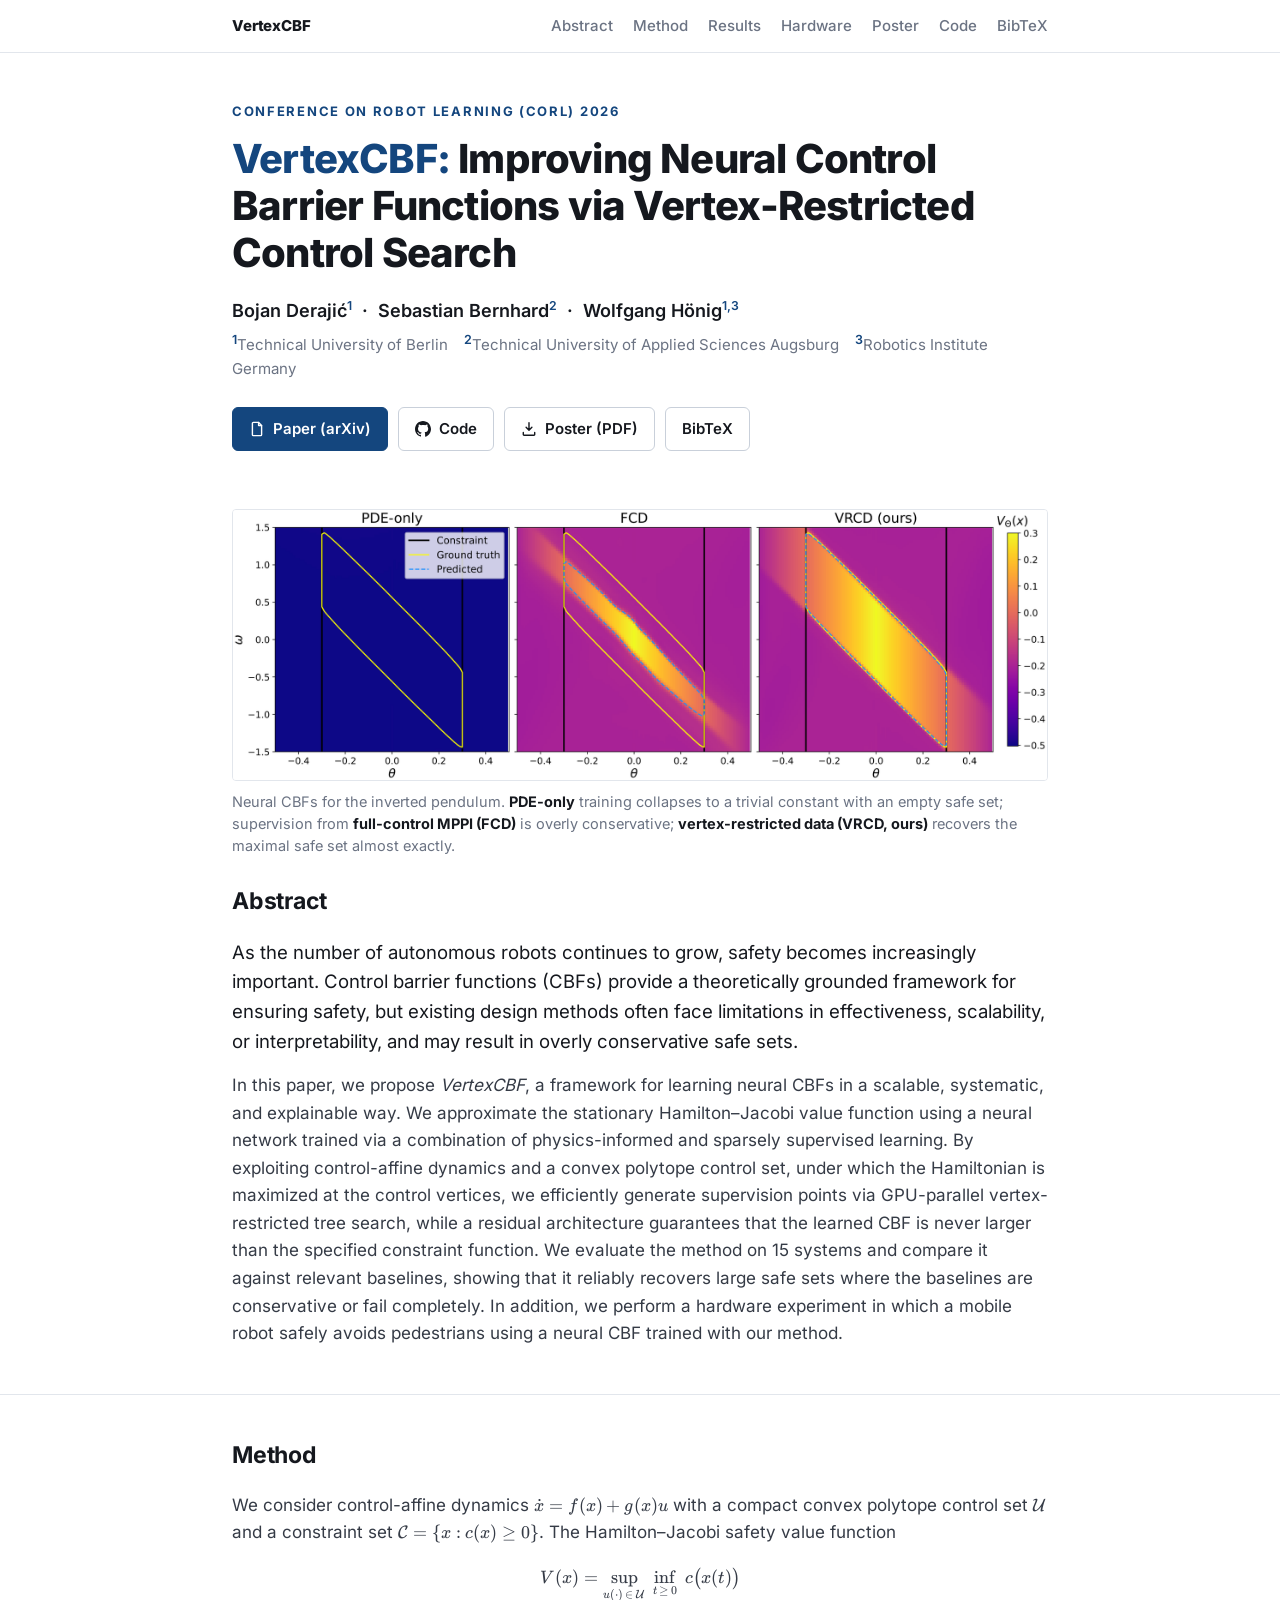
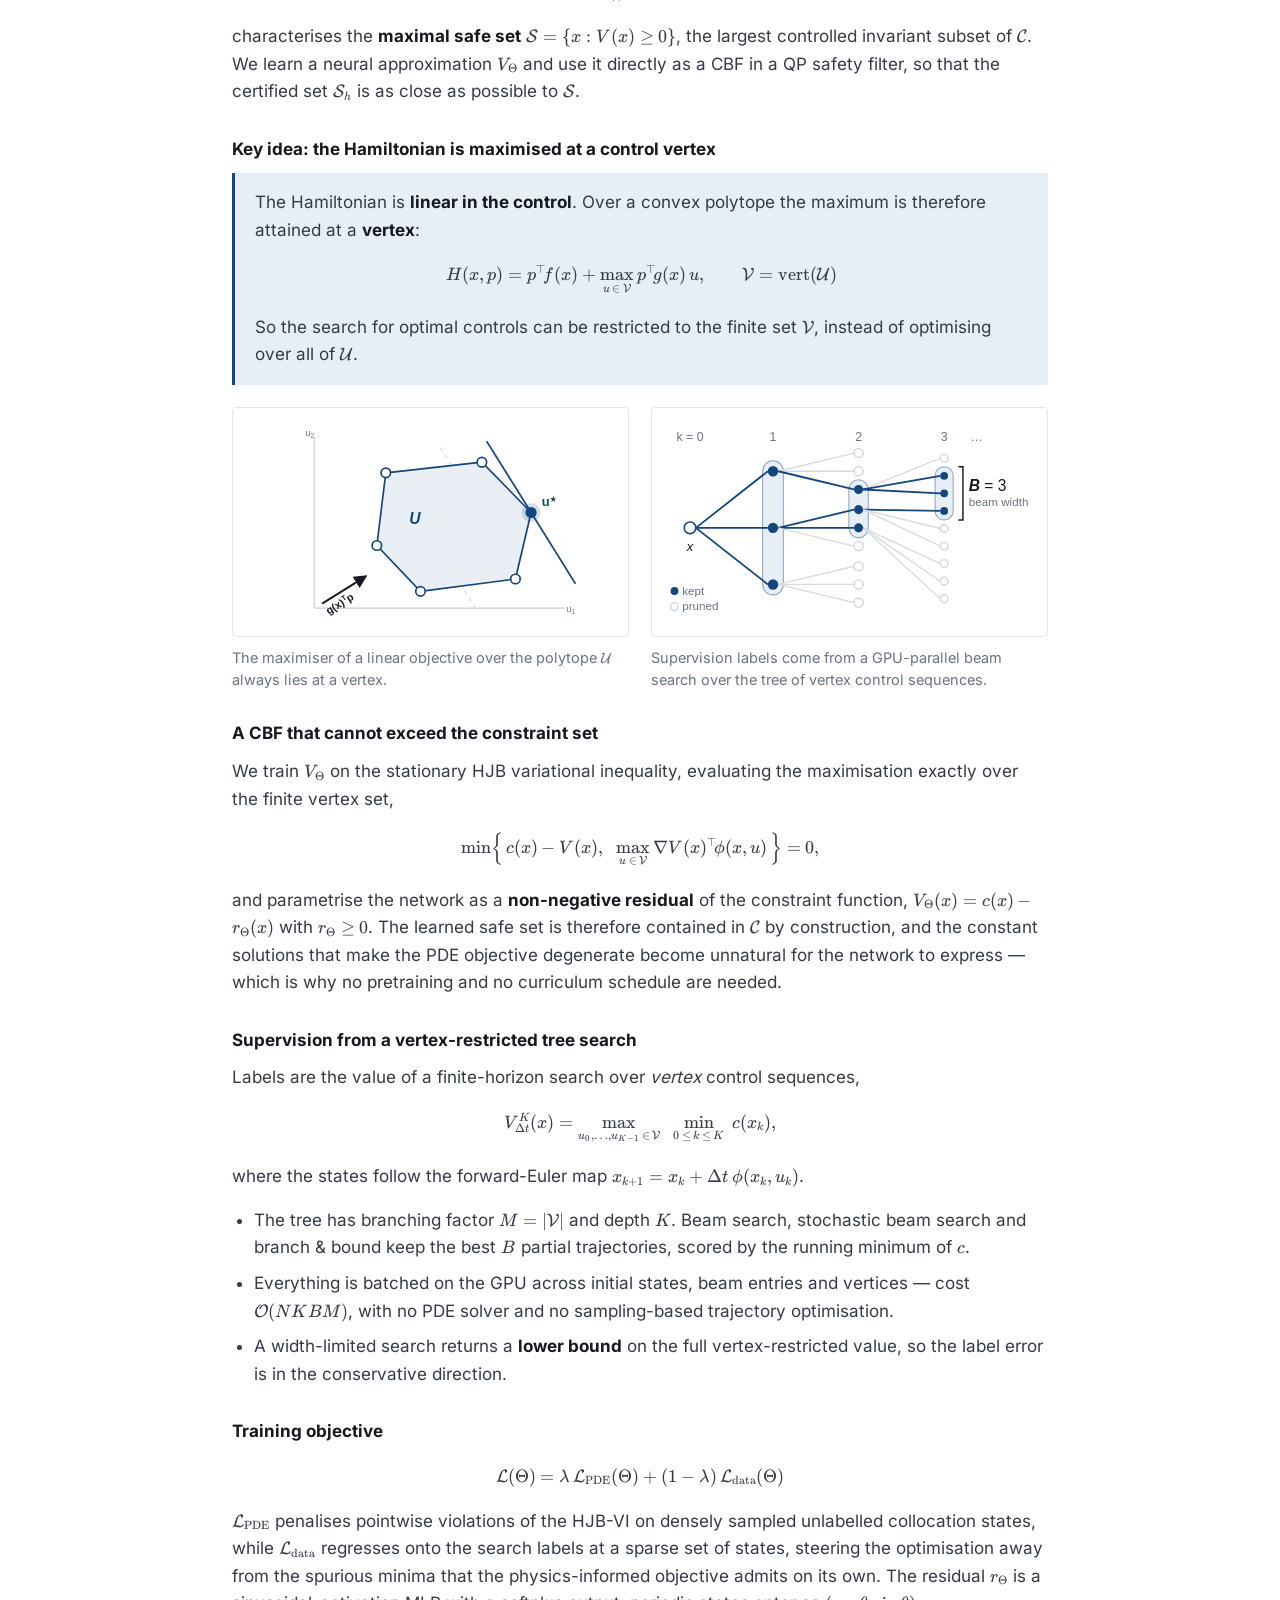
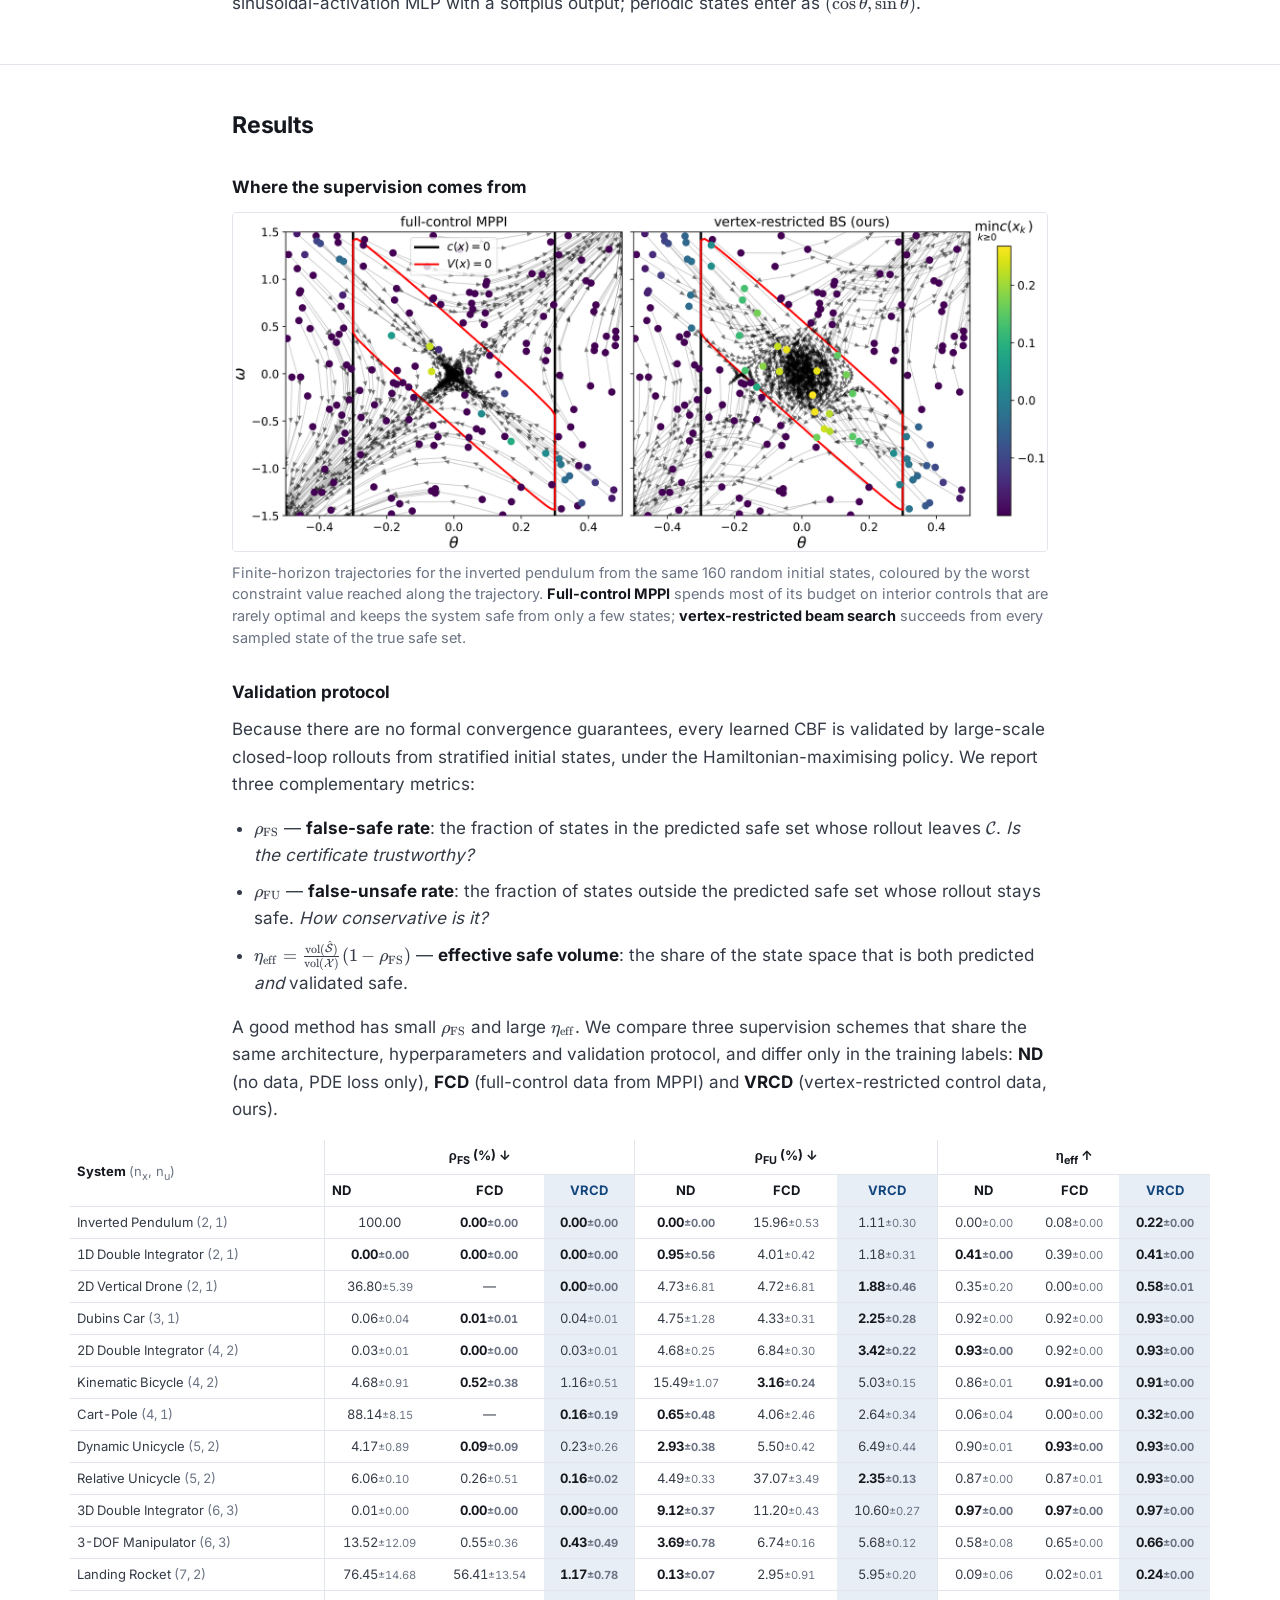
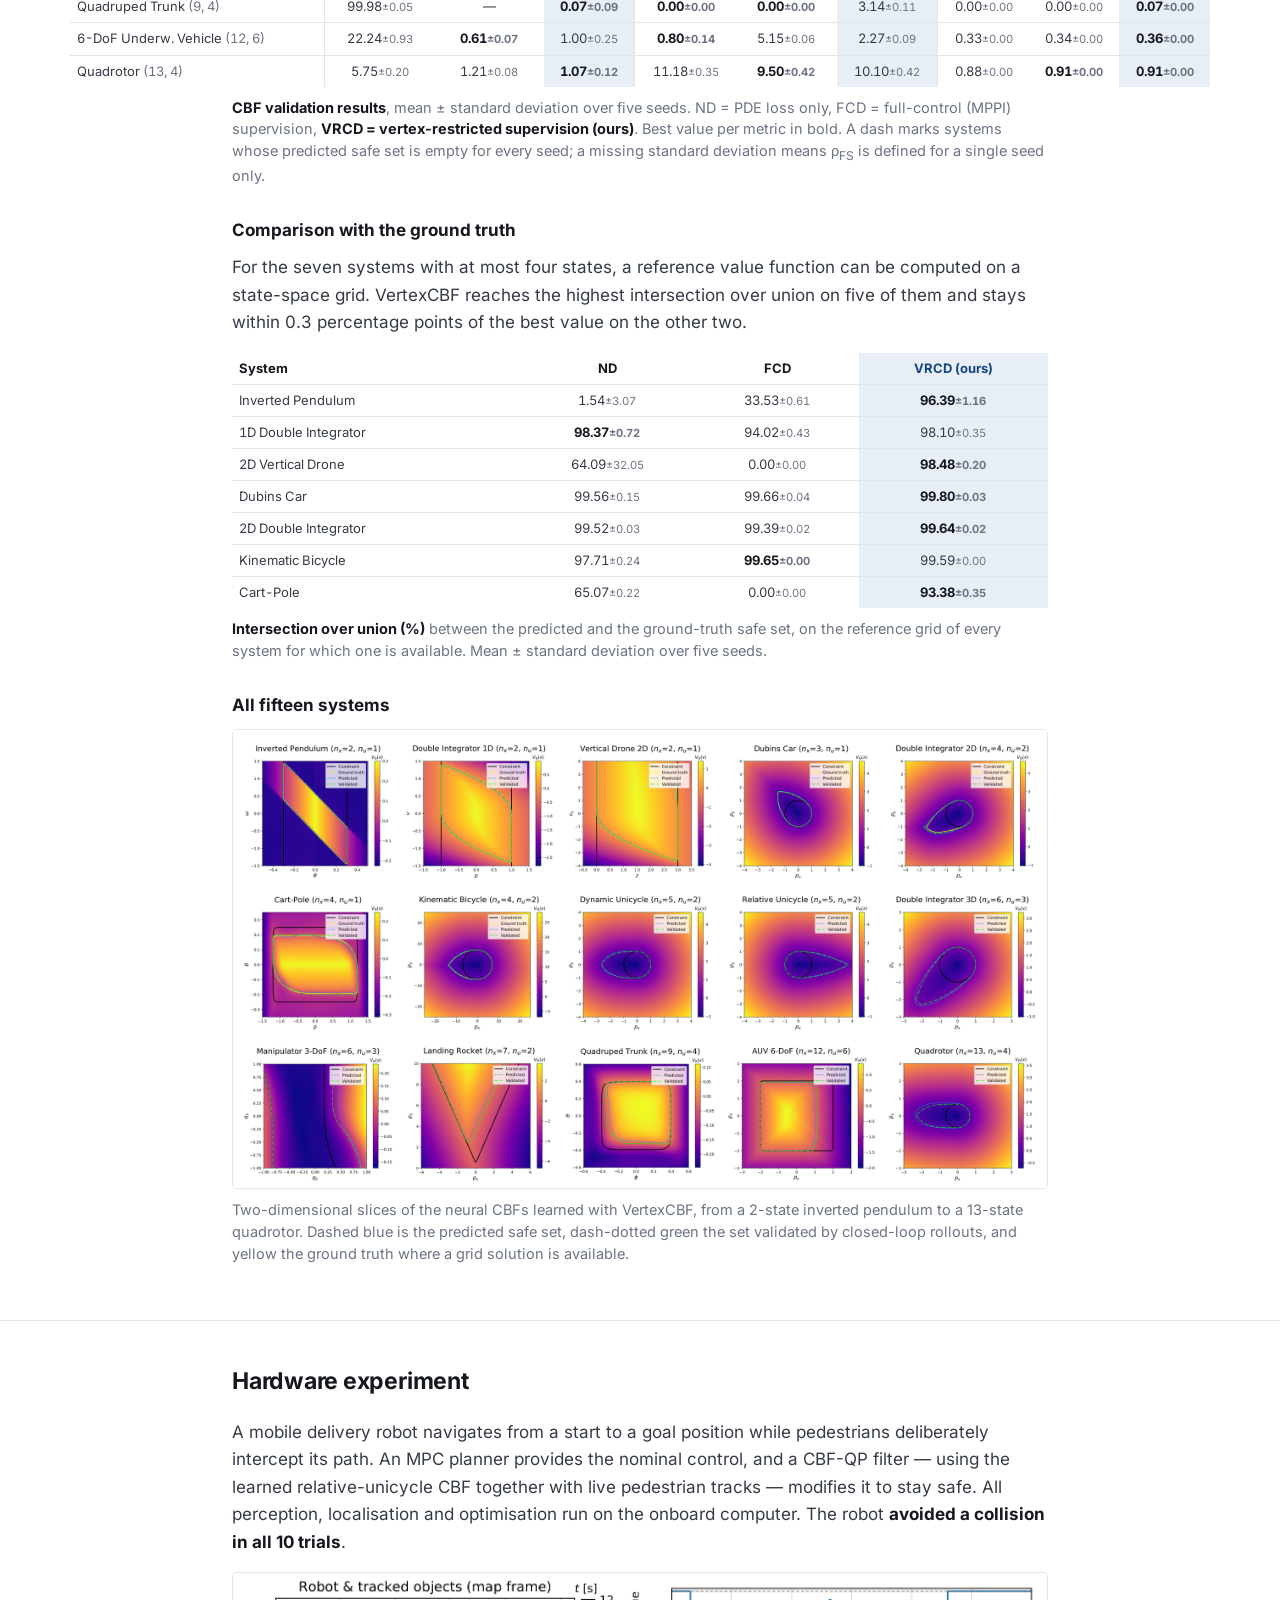
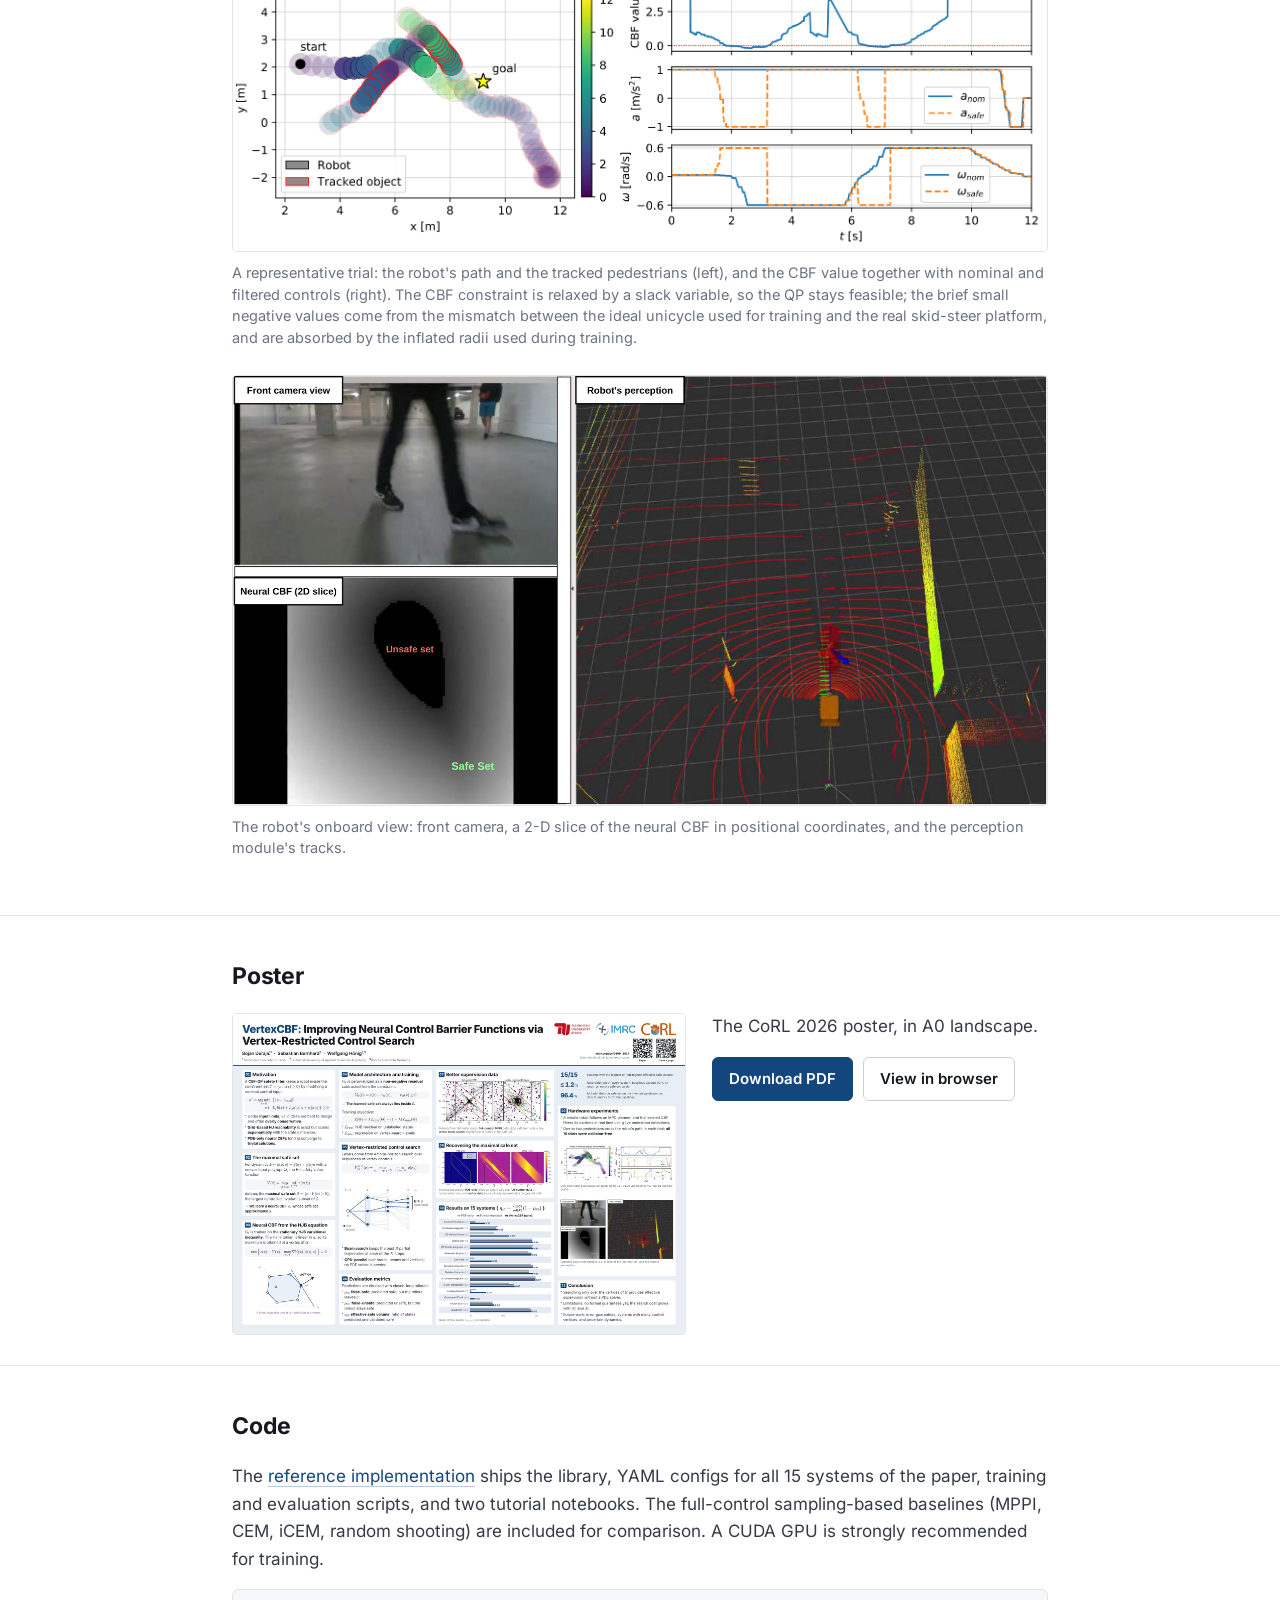
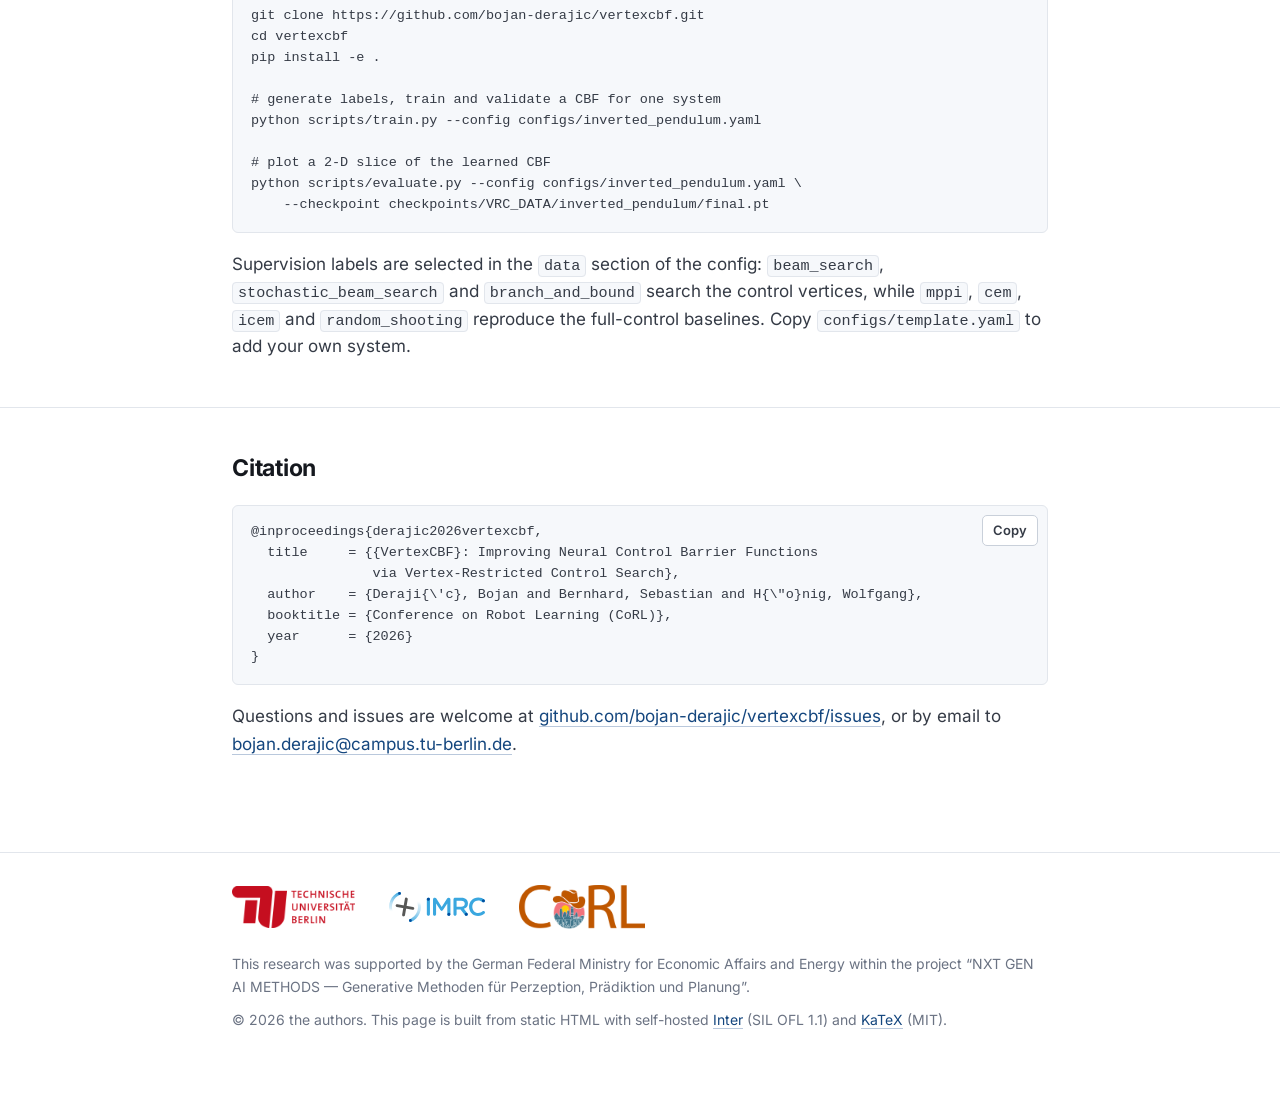
==== commit ade38dc9: "update" ====
--- a/index.html
+++ b/index.html
@@ -199,7 +199,8 @@
       <li>\(\rho_{\mathrm{FU}}\) — <strong>false-unsafe rate</strong>: the fraction of states
         outside the predicted safe set whose rollout stays safe. <em>How conservative is
         it?</em></li>
-      <li>\(\eta_{\mathrm{eff}}\) — <strong>effective safe volume</strong>: the share of the state
+      <li>\(\eta_{\mathrm{eff}} = \frac{\mathrm{vol}(\hat{\mathcal S})}{\mathrm{vol}(\mathcal X)}
+        (1-\rho_{\mathrm{FS}})\) — <strong>effective safe volume</strong>: the share of the state
         space that is both predicted <em>and</em> validated safe.</li>
     </ul>
     <p>A good method has small \(\rho_{\mathrm{FS}}\) and large \(\eta_{\mathrm{eff}}\). We compare
